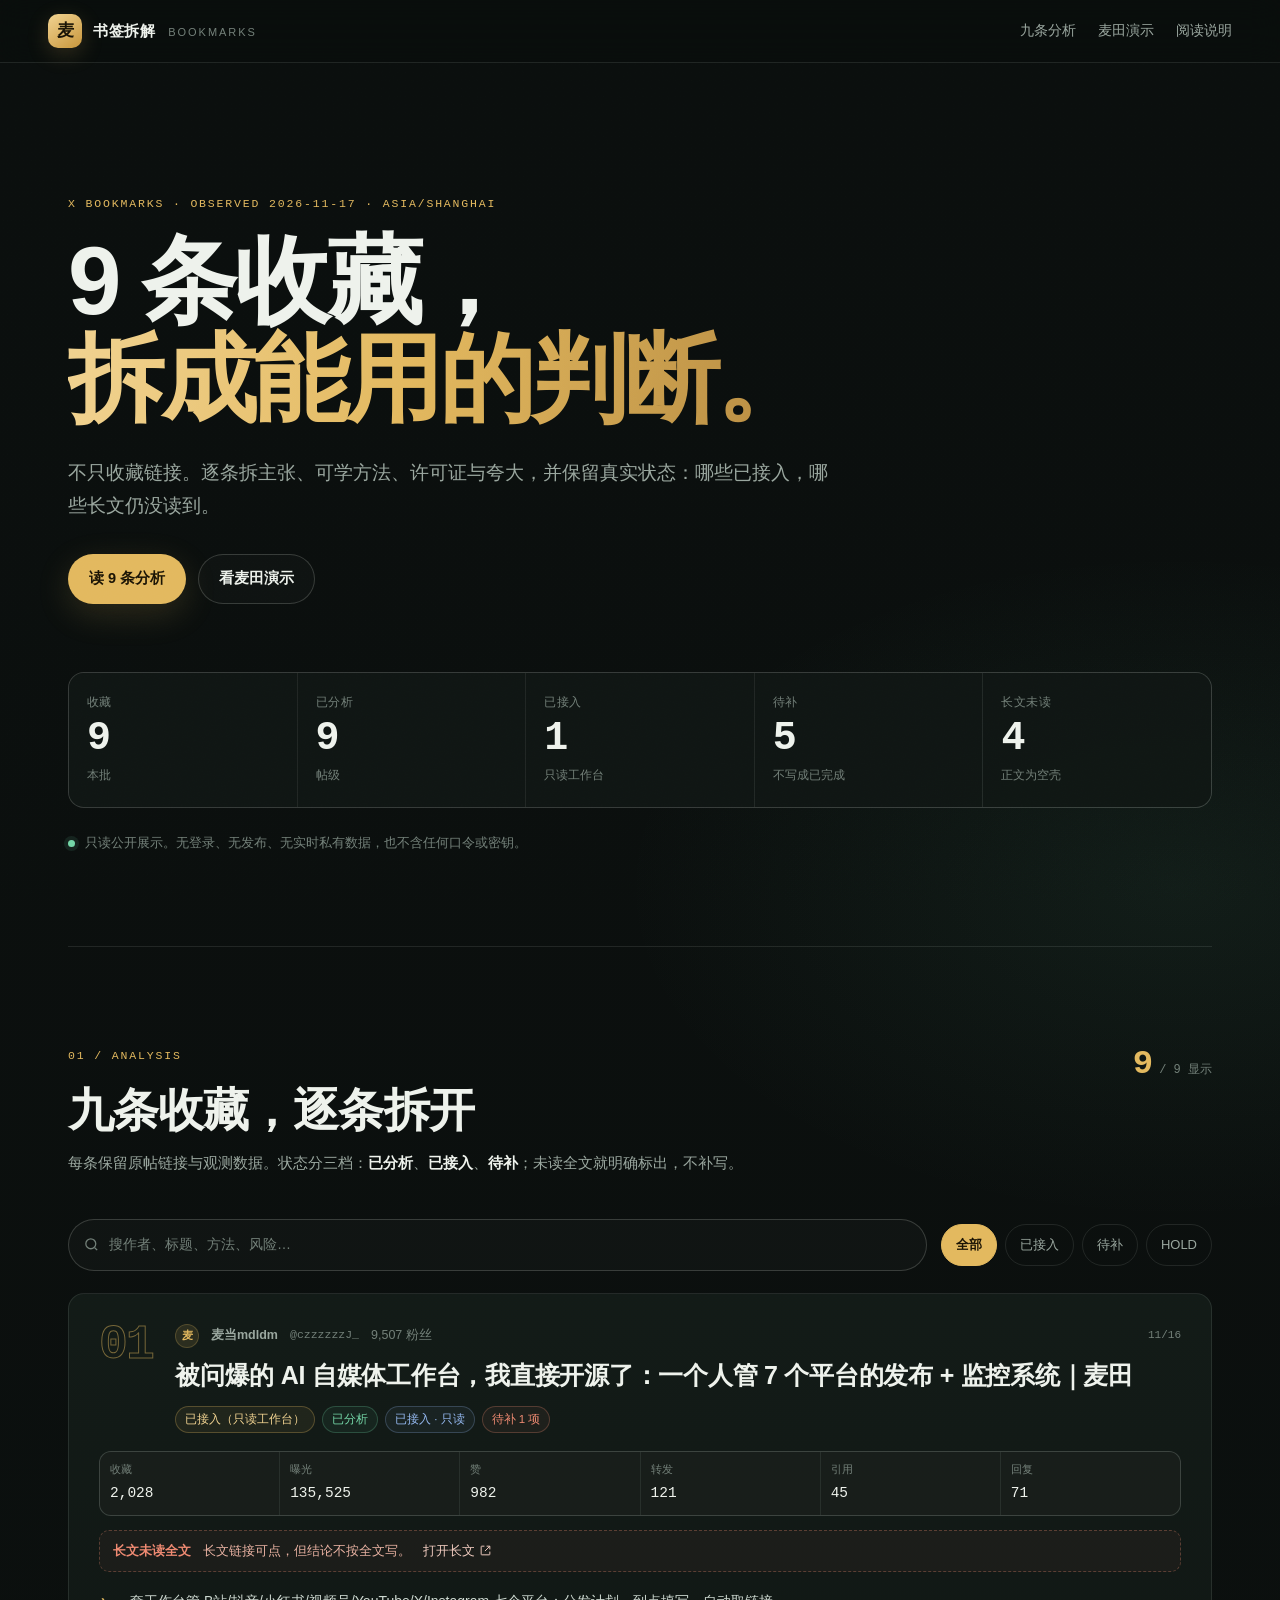
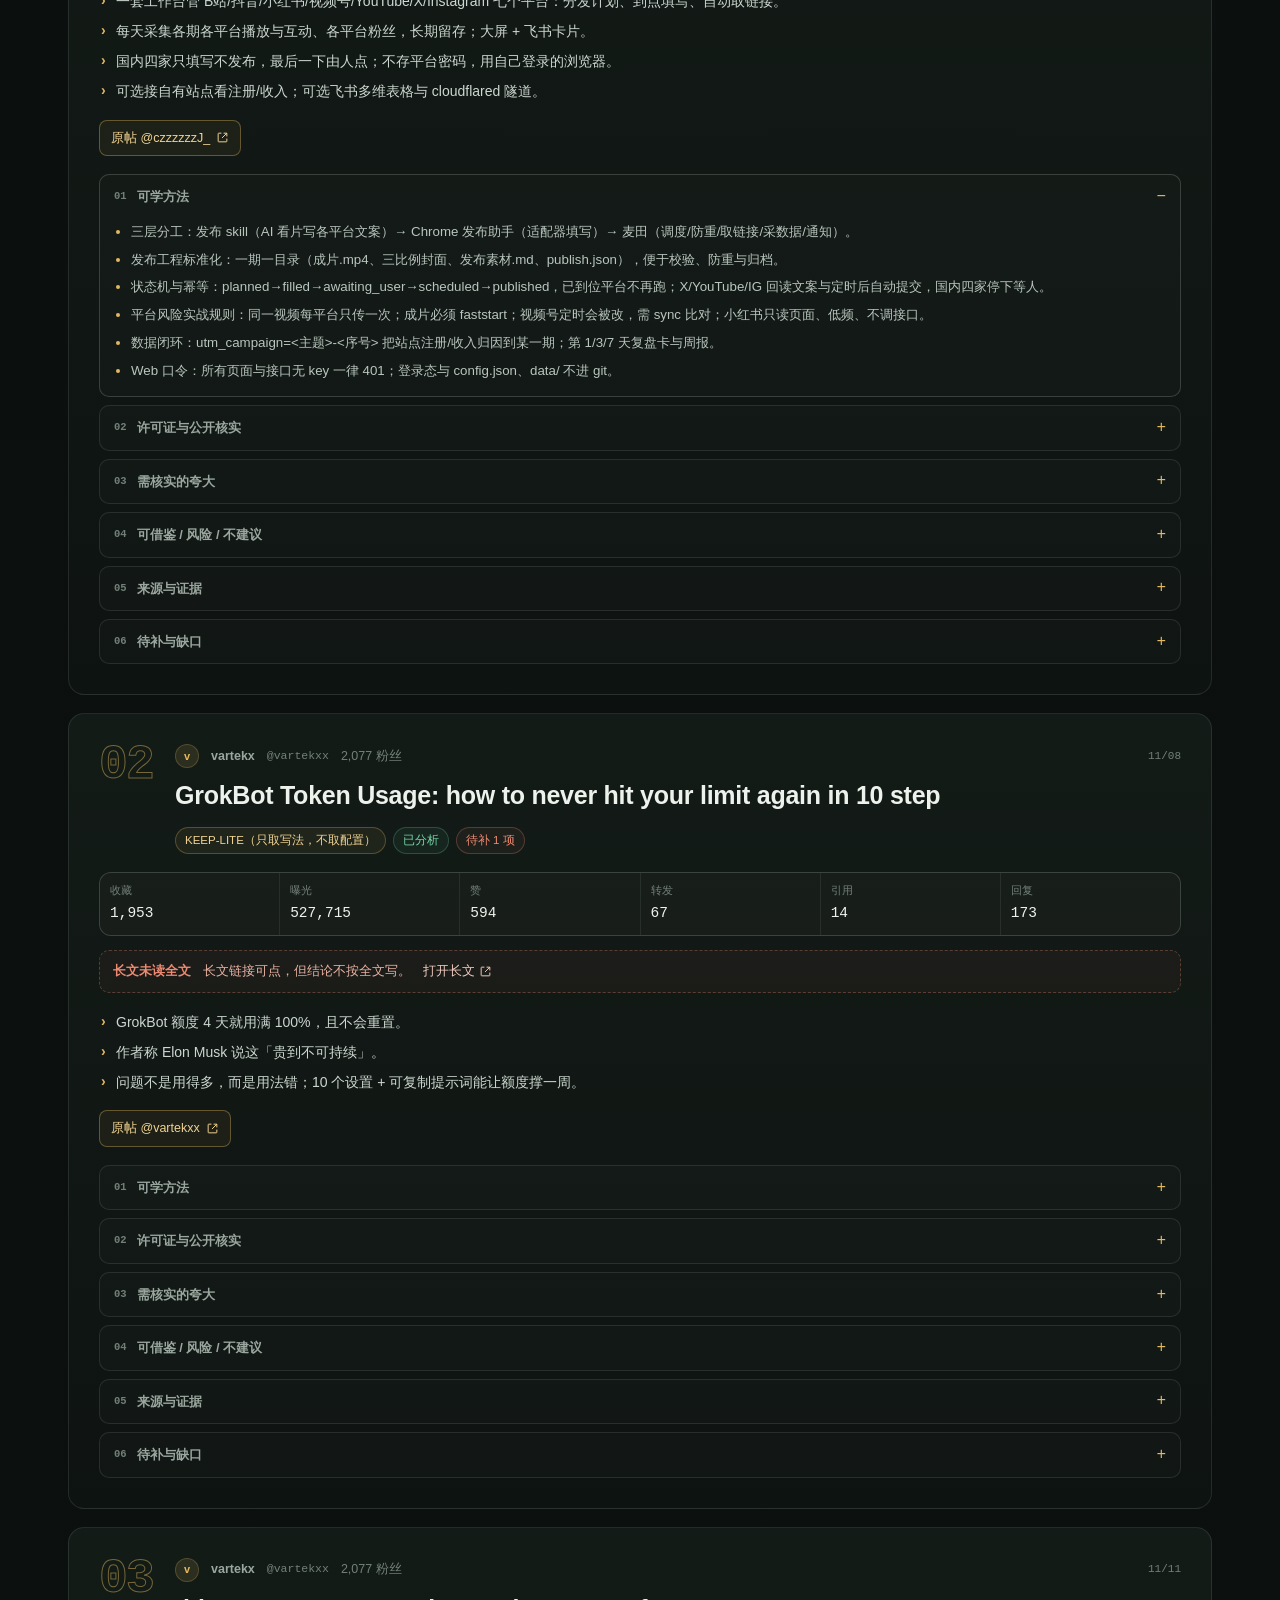
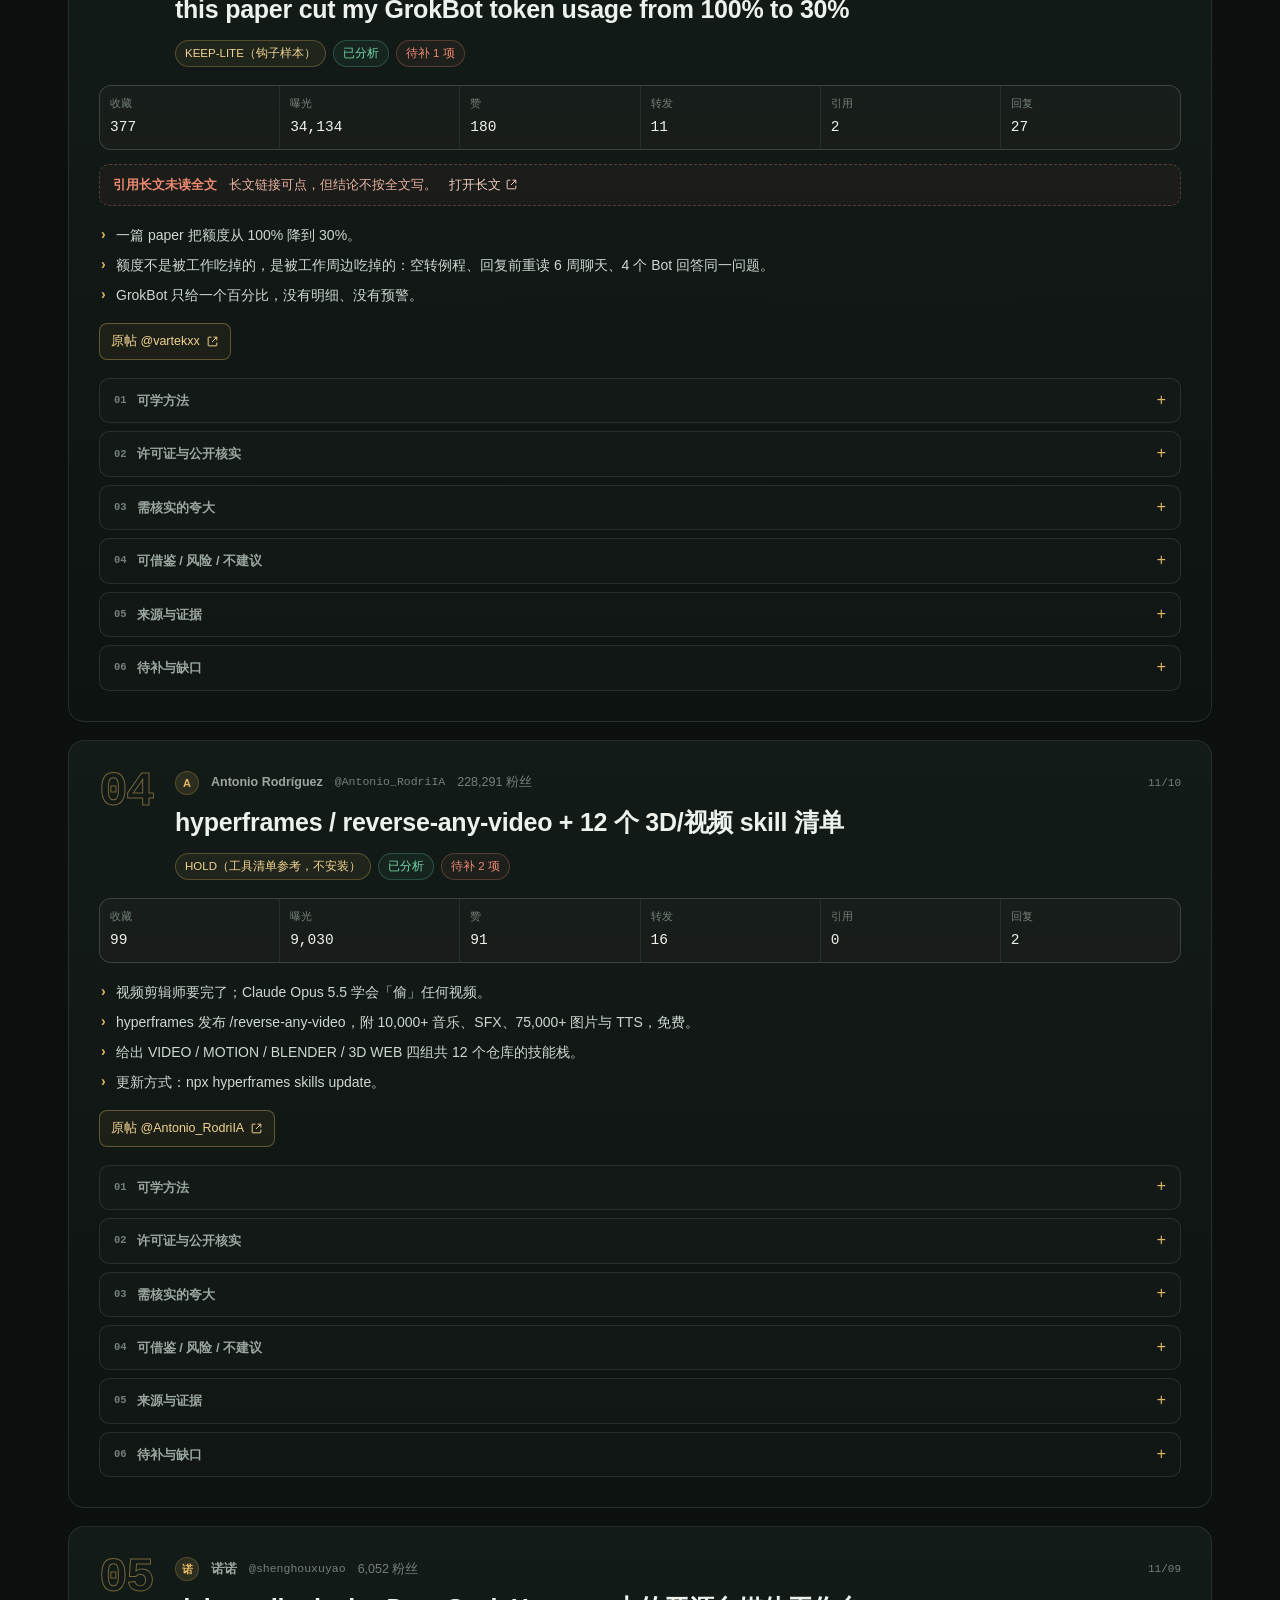
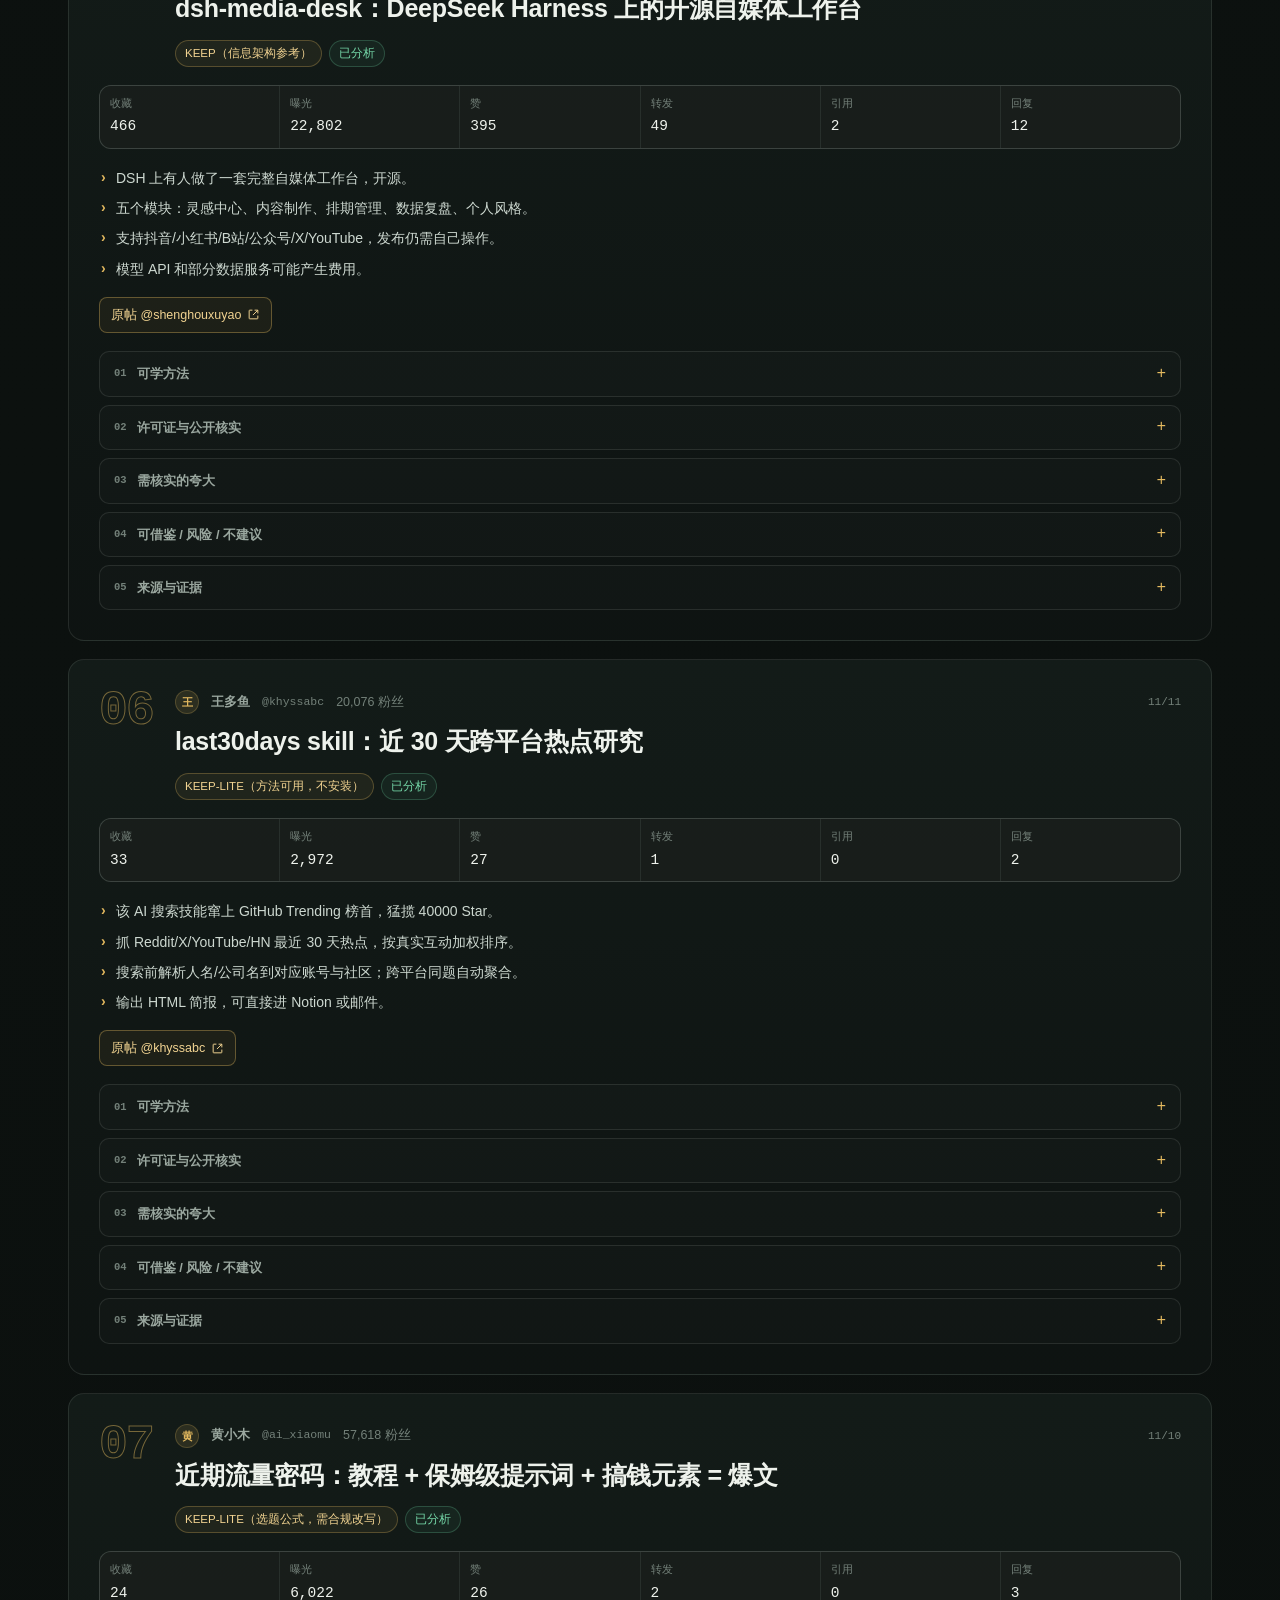
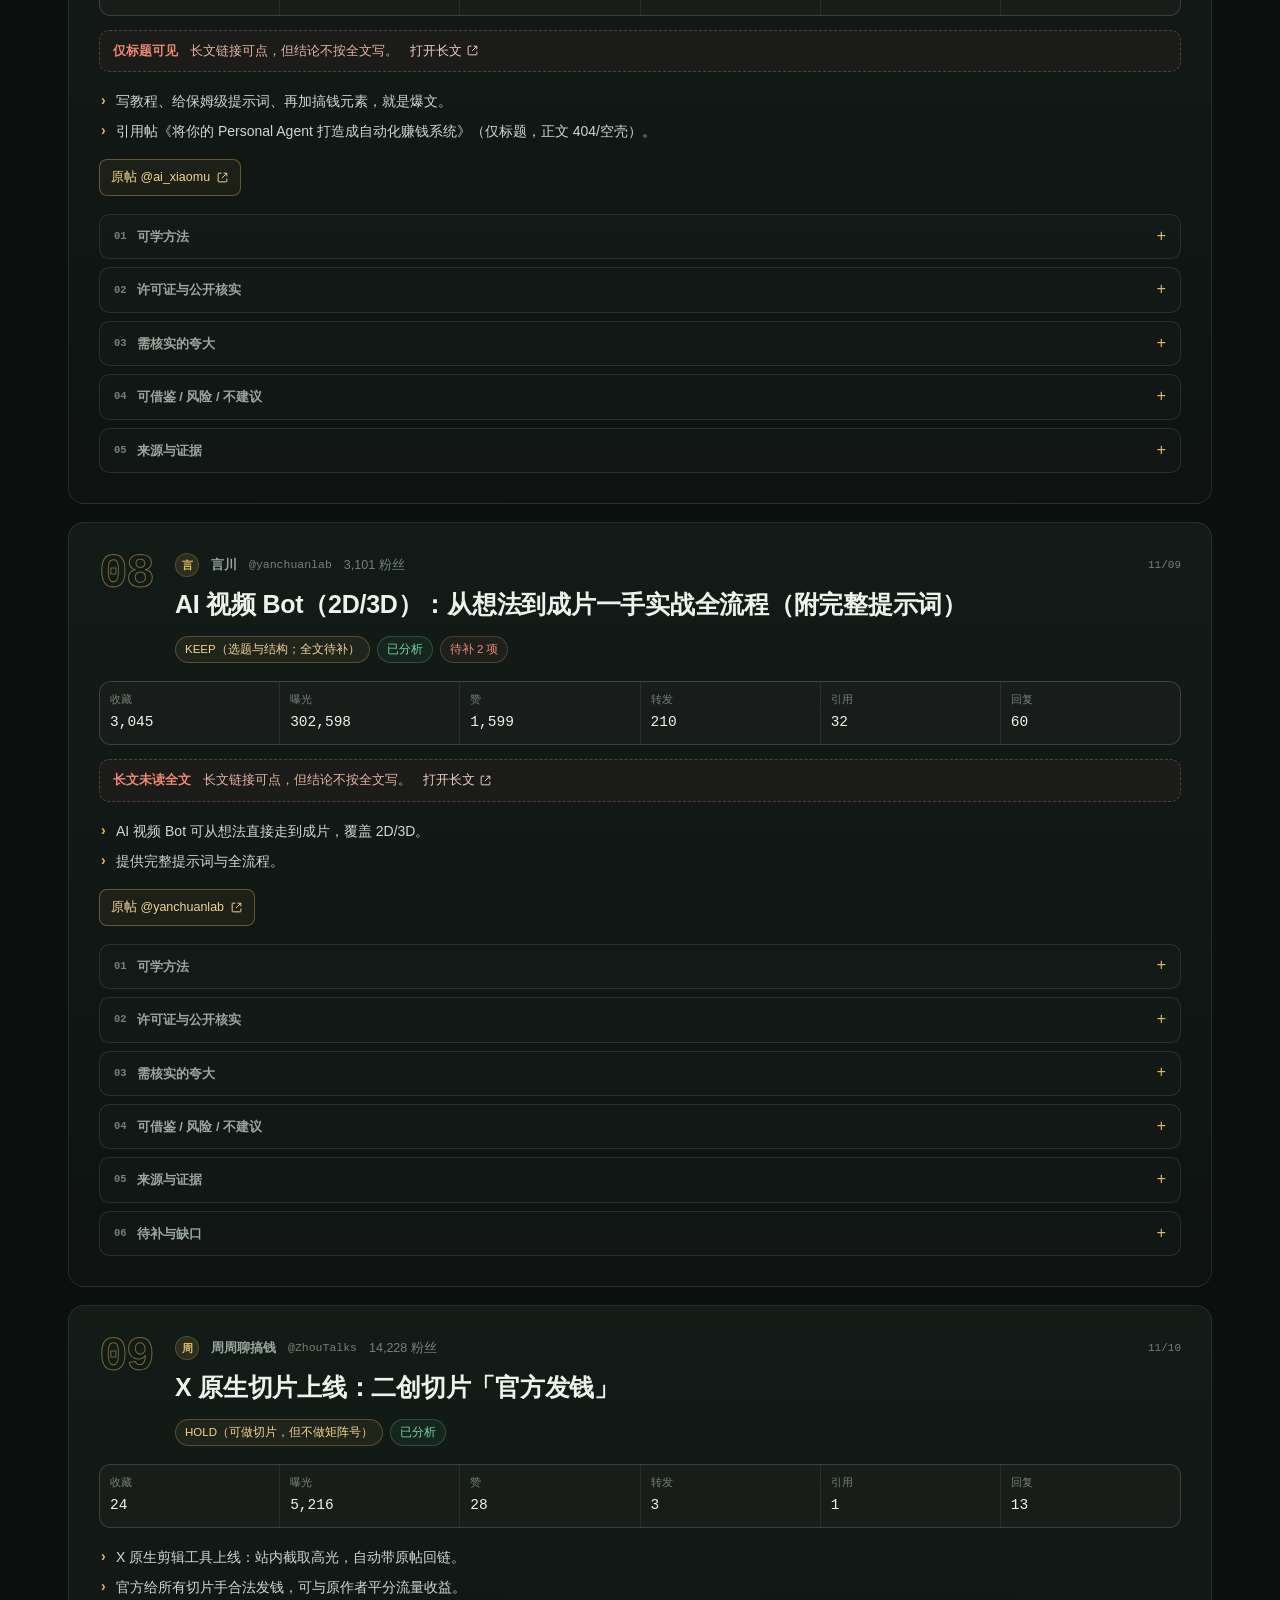
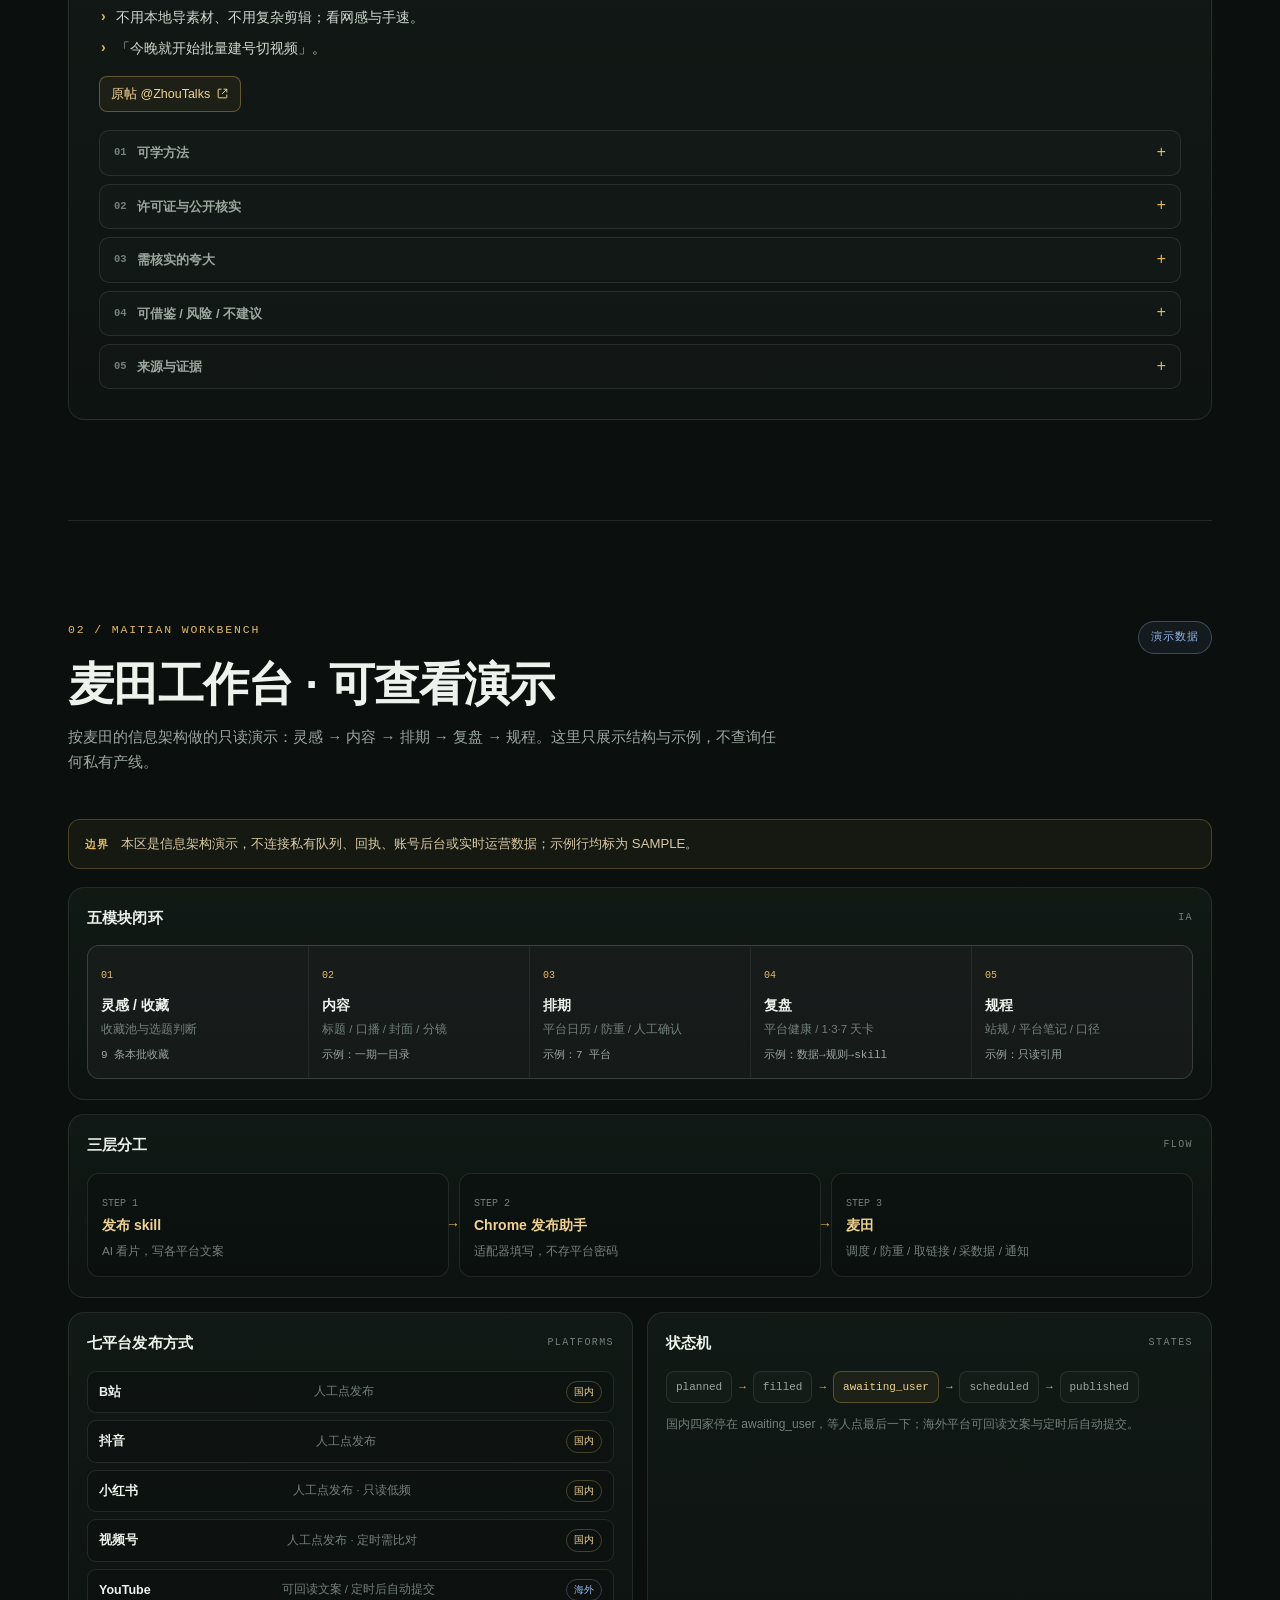
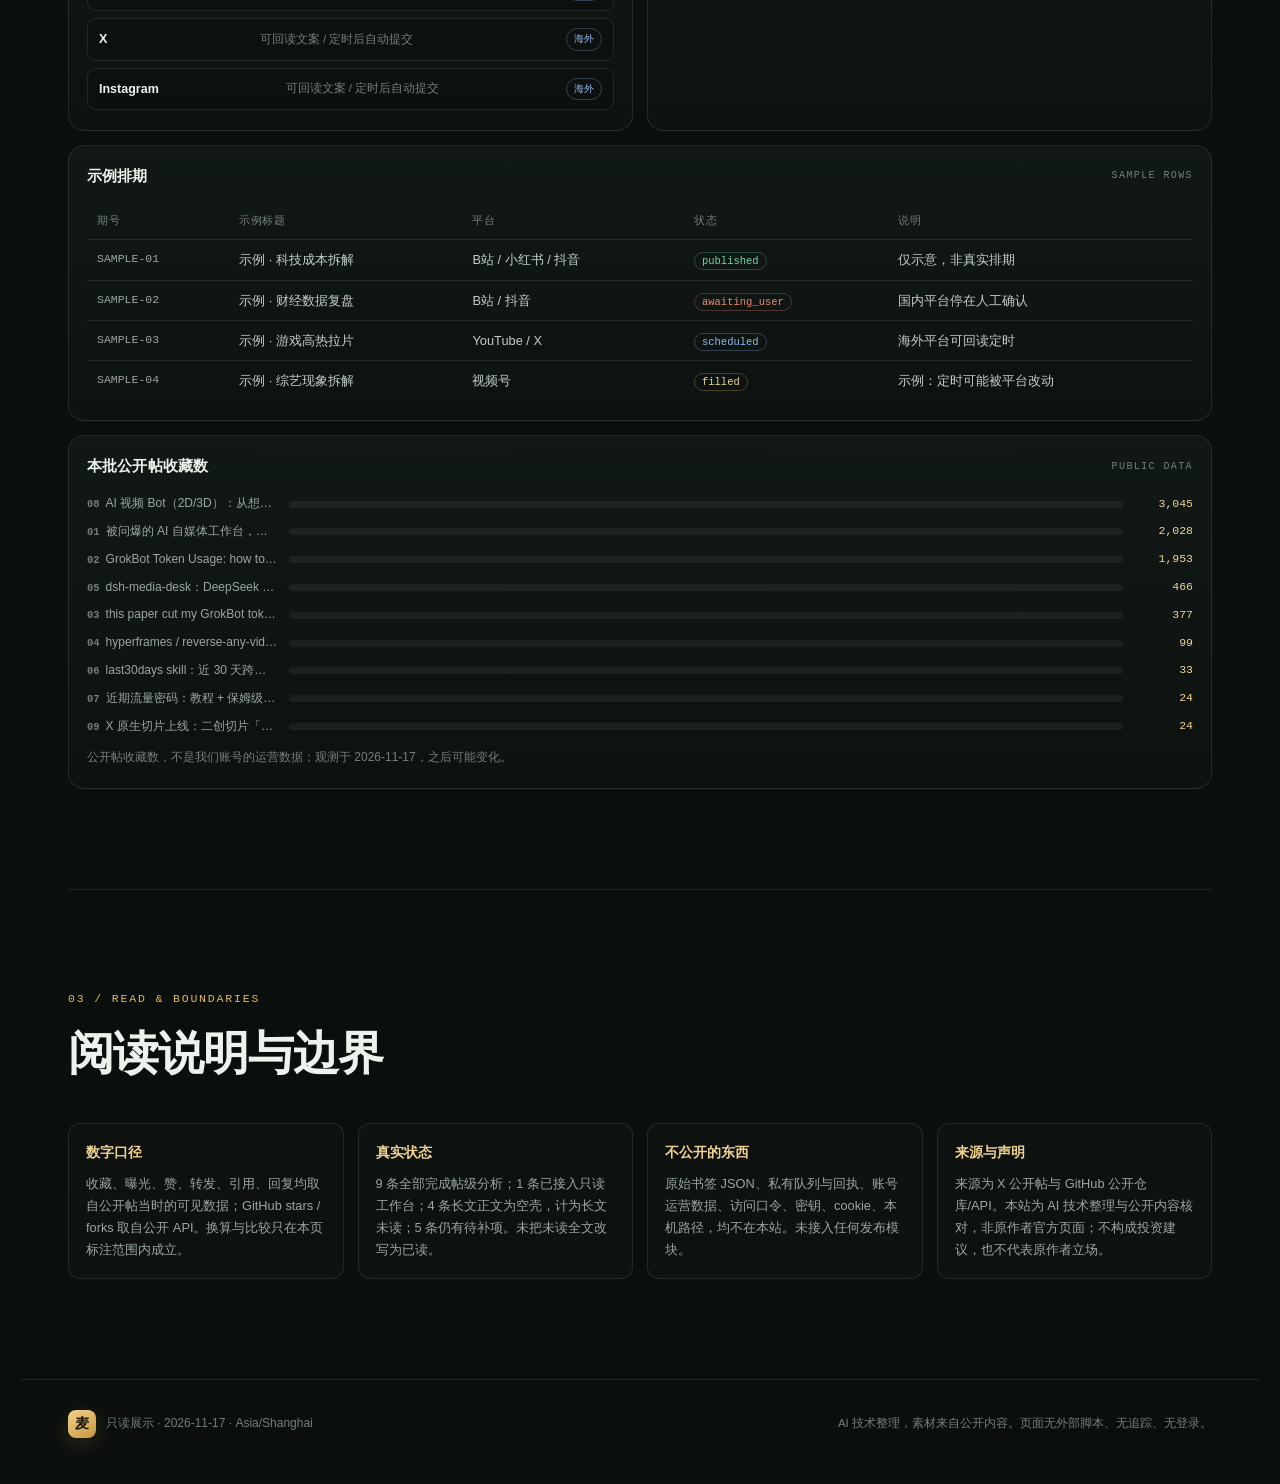
==== index.html @ aa689ba4 "Publish sanitized 9-bookmark analysis and Maitian IA demo" ====
<!doctype html>
<html lang="zh-CN">
<head>
  <meta charset="utf-8">
  <meta name="viewport" content="width=device-width, initial-scale=1">
  <meta name="color-scheme" content="dark">
  <meta name="theme-color" content="#0b0f0e">
  <meta name="description" content="9 条 X 收藏的公开分析：主张、可学方法、许可证核实、夸大校正、真实状态，以及麦田工作台的信息架构演示。只读公开展示，不含私有数据。">
  <title>9 条 X 收藏 · 能用的判断与核实的夸大</title>
  <link rel="icon" href="assets/favicon.svg" type="image/svg+xml">
  <link rel="stylesheet" href="styles.css">
</head>
<body>
  <div class="grain" aria-hidden="true"></div>
  <header class="topbar">
    <a class="brand" href="#top" aria-label="回到顶部">
      <span class="brand-mark" aria-hidden="true">麦</span>
      <span class="brand-text">书签拆解 <em>BOOKMARKS</em></span>
    </a>
    <nav class="nav" aria-label="页面导航">
      <a href="#analysis">九条分析</a>
      <a href="#maitian">麦田演示</a>
      <a href="#notes">阅读说明</a>
    </nav>
  </header>

  <main id="top">
    <section class="hero">
      <p class="eyebrow">X BOOKMARKS · OBSERVED 2026-11-17 · ASIA/SHANGHAI</p>
      <h1>9 条收藏，<br><span>拆成能用的判断。</span></h1>
      <p class="lead">不只收藏链接。逐条拆主张、可学方法、许可证与夸大，并保留真实状态：哪些已接入，哪些长文仍没读到。</p>

      <div class="hero-actions">
        <a class="btn btn-primary" href="#analysis">读 9 条分析</a>
        <a class="btn btn-ghost" href="#maitian">看麦田演示</a>
      </div>

      <dl class="stat-grid" id="statGrid">
        <div><dt>收藏</dt><dd data-stat="total">9</dd><small>本批</small></div>
        <div><dt>已分析</dt><dd data-stat="analyzed">9</dd><small>帖级</small></div>
        <div><dt>已接入</dt><dd data-stat="integrated">1</dd><small>只读工作台</small></div>
        <div><dt>待补</dt><dd data-stat="pending">5</dd><small>不写成已完成</small></div>
        <div><dt>长文未读</dt><dd data-stat="unreadArticles">4</dd><small>正文为空壳</small></div>
      </dl>

      <div class="hero-note">
        <span class="dot"></span>
        只读公开展示。无登录、无发布、无实时私有数据，也不含任何口令或密钥。
      </div>
    </section>

    <section class="section" id="analysis">
      <div class="section-head">
        <div>
          <p class="kicker">01 / ANALYSIS</p>
          <h2>九条收藏，逐条拆开</h2>
          <p class="section-desc">每条保留原帖链接与观测数据。状态分三档：<b>已分析</b>、<b>已接入</b>、<b>待补</b>；未读全文就明确标出，不补写。</p>
        </div>
        <div class="count" aria-live="polite"><strong id="visibleCount">9</strong><span>/ 9 显示</span></div>
      </div>

      <div class="toolbar">
        <label class="search">
          <span class="sr-only">搜索收藏</span>
          <svg viewBox="0 0 24 24" aria-hidden="true"><circle cx="11" cy="11" r="7"></circle><path d="m20 20-3.5-3.5"></path></svg>
          <input id="searchInput" type="search" placeholder="搜作者、标题、方法、风险…" autocomplete="off">
        </label>
        <div class="filters" role="group" aria-label="筛选">
          <button class="chip is-active" data-filter="all" type="button">全部</button>
          <button class="chip" data-filter="integrated" type="button">已接入</button>
          <button class="chip" data-filter="pending" type="button">待补</button>
          <button class="chip" data-filter="hold" type="button">HOLD</button>
        </div>
      </div>

      <div class="cards" id="cards"></div>
      <p class="empty" id="emptyState" hidden>没有匹配的收藏。换个关键词，或点「全部」。</p>
    </section>

    <section class="section" id="maitian">
      <div class="section-head">
        <div>
          <p class="kicker">02 / MAITIAN WORKBENCH</p>
          <h2>麦田工作台 · 可查看演示</h2>
          <p class="section-desc">按麦田的信息架构做的只读演示：灵感 → 内容 → 排期 → 复盘 → 规程。这里只展示结构与示例，不查询任何私有产线。</p>
        </div>
        <span class="demo-badge">演示数据</span>
      </div>

      <div class="notice" role="note">
        <strong>边界</strong>
        本区是信息架构演示，不连接私有队列、回执、账号后台或实时运营数据；示例行均标为 SAMPLE。
      </div>

      <div class="maitian-grid">
        <div class="panel panel-wide">
          <div class="panel-head"><h3>五模块闭环</h3><span>IA</span></div>
          <ol class="modules" id="modules"></ol>
        </div>

        <div class="panel panel-wide">
          <div class="panel-head"><h3>三层分工</h3><span>FLOW</span></div>
          <div class="flow" id="flow"></div>
        </div>

        <div class="panel">
          <div class="panel-head"><h3>七平台发布方式</h3><span>PLATFORMS</span></div>
          <div class="platforms" id="platforms"></div>
        </div>

        <div class="panel">
          <div class="panel-head"><h3>状态机</h3><span>STATES</span></div>
          <div class="states" id="states"></div>
          <p class="panel-note">国内四家停在 awaiting_user，等人点最后一下；海外平台可回读文案与定时后自动提交。</p>
        </div>

        <div class="panel panel-wide">
          <div class="panel-head"><h3>示例排期</h3><span>SAMPLE ROWS</span></div>
          <div class="table-wrap">
            <table class="sample-table">
              <thead><tr><th>期号</th><th>示例标题</th><th>平台</th><th>状态</th><th>说明</th></tr></thead>
              <tbody id="sampleRows"></tbody>
            </table>
          </div>
        </div>

        <div class="panel panel-wide">
          <div class="panel-head"><h3>本批公开帖收藏数</h3><span>PUBLIC DATA</span></div>
          <div class="bars" id="bars"></div>
          <p class="panel-note">公开帖收藏数，不是我们账号的运营数据；观测于 2026-11-17，之后可能变化。</p>
        </div>
      </div>
    </section>

    <section class="section notes" id="notes">
      <div class="section-head">
        <div>
          <p class="kicker">03 / READ &amp; BOUNDARIES</p>
          <h2>阅读说明与边界</h2>
        </div>
      </div>
      <div class="notes-grid">
        <article>
          <h3>数字口径</h3>
          <p>收藏、曝光、赞、转发、引用、回复均取自公开帖当时的可见数据；GitHub stars / forks 取自公开 API。换算与比较只在本页标注范围内成立。</p>
        </article>
        <article>
          <h3>真实状态</h3>
          <p>9 条全部完成帖级分析；1 条已接入只读工作台；4 条长文正文为空壳，计为长文未读；5 条仍有待补项。未把未读全文改写为已读。</p>
        </article>
        <article>
          <h3>不公开的东西</h3>
          <p>原始书签 JSON、私有队列与回执、账号运营数据、访问口令、密钥、cookie、本机路径，均不在本站。未接入任何发布模块。</p>
        </article>
        <article>
          <h3>来源与声明</h3>
          <p>来源为 X 公开帖与 GitHub 公开仓库/API。本站为 AI 技术整理与公开内容核对，非原作者官方页面；不构成投资建议，也不代表原作者立场。</p>
        </article>
      </div>
    </section>
  </main>

  <footer class="footer">
    <div>
      <span class="brand-mark small" aria-hidden="true">麦</span>
      <p>只读展示 · 2026-11-17 · Asia/Shanghai</p>
    </div>
    <p class="footer-note">AI 技术整理，素材来自公开内容。页面无外部脚本、无追踪、无登录。</p>
  </footer>

  <script src="data.js"></script>
  <script src="app.js"></script>
</body>
</html>
---- styles.css ----
:root {
  --bg: #0b0f0e;
  --bg-2: #0f1513;
  --panel: #121916;
  --panel-2: #16201c;
  --line: rgba(235, 242, 234, .10);
  --line-strong: rgba(235, 242, 234, .18);
  --ink: #eef2ec;
  --muted: #9aa79f;
  --muted-2: #738079;
  --wheat: #e3b95f;
  --wheat-2: #f1d391;
  --green: #74d6a7;
  --red: #ef8a72;
  --blue: #94b8ef;
  --violet: #b9a4ea;
  --radius: 16px;
  --max: 1240px;
  --mono: ui-monospace, SFMono-Regular, "SF Mono", Menlo, Consolas, "Liberation Mono", monospace;
  --sans: -apple-system, BlinkMacSystemFont, "Segoe UI", "Noto Sans SC", "PingFang SC", "Hiragino Sans GB", "Microsoft YaHei", sans-serif;
}

* { box-sizing: border-box; }

html { scroll-behavior: smooth; scroll-padding-top: 88px; }

body {
  margin: 0;
  background:
    radial-gradient(1100px 620px at 12% -8%, rgba(227, 185, 95, .12), transparent 60%),
    radial-gradient(900px 540px at 92% 8%, rgba(111, 211, 164, .07), transparent 62%),
    linear-gradient(180deg, #0b0f0e 0%, #0c110f 48%, #0a0e0d 100%);
  color: var(--ink);
  font-family: var(--sans);
  font-size: 16px;
  line-height: 1.65;
  -webkit-font-smoothing: antialiased;
  text-rendering: optimizeLegibility;
}

::selection { background: rgba(227, 185, 95, .28); color: #fff; }

a { color: var(--wheat-2); text-decoration: none; }
a:hover { color: #fff; text-decoration: underline; text-underline-offset: 3px; }

.sr-only {
  position: absolute; width: 1px; height: 1px; padding: 0; margin: -1px;
  overflow: hidden; clip: rect(0 0 0 0); white-space: nowrap; border: 0;
}

.grain {
  position: fixed; inset: 0; z-index: 50; pointer-events: none; opacity: .22;
  background-image: url("data:image/svg+xml,%3Csvg xmlns='http://www.w3.org/2000/svg' width='140' height='140'%3E%3Cfilter id='n'%3E%3CfeTurbulence type='fractalNoise' baseFrequency='.82' numOctaves='2' stitchTiles='stitch'/%3E%3C/filter%3E%3Crect width='100%25' height='100%25' filter='url(%23n)' opacity='.16'/%3E%3C/svg%3E");
  mix-blend-mode: soft-light;
}

.topbar {
  position: sticky; top: 0; z-index: 40;
  display: flex; align-items: center; justify-content: space-between; gap: 24px;
  padding: 14px clamp(18px, 4vw, 48px);
  background: rgba(10, 14, 13, .72);
  border-bottom: 1px solid var(--line);
  backdrop-filter: blur(16px) saturate(140%);
  -webkit-backdrop-filter: blur(16px) saturate(140%);
}

.brand { display: inline-flex; align-items: center; gap: 11px; color: var(--ink); }
.brand:hover { text-decoration: none; color: var(--ink); }

.brand-mark {
  display: grid; place-items: center; width: 34px; height: 34px; border-radius: 10px;
  background: linear-gradient(145deg, var(--wheat-2), #c8963b);
  color: #1a1407; font-weight: 800; font-size: 17px;
  box-shadow: 0 6px 22px rgba(227, 185, 95, .18);
}
.brand-mark.small { width: 28px; height: 28px; border-radius: 8px; font-size: 14px; }

.brand-text { font-weight: 700; letter-spacing: .04em; font-size: 15px; }
.brand-text em { font-style: normal; color: var(--muted-2); font-weight: 500; font-size: 11px; letter-spacing: .18em; margin-left: 8px; }

.nav { display: flex; gap: 22px; font-size: 13.5px; }
.nav a { color: var(--muted); }
.nav a:hover { color: var(--wheat-2); text-decoration: none; }

main { max-width: var(--max); margin: 0 auto; padding: 0 clamp(18px, 4vw, 48px); }

.hero { padding: clamp(64px, 11vw, 132px) 0 clamp(52px, 8vw, 92px); }

.eyebrow, .kicker {
  margin: 0 0 18px; font-family: var(--mono); font-size: 11.5px;
  letter-spacing: .16em; color: var(--wheat); text-transform: uppercase;
}

.hero h1 {
  margin: 0; font-size: clamp(42px, 7.6vw, 96px); line-height: 1.02;
  letter-spacing: -.035em; font-weight: 800;
}
.hero h1 span {
  background: linear-gradient(100deg, var(--wheat-2) 0%, var(--wheat) 46%, #b78b41 100%);
  -webkit-background-clip: text; background-clip: text; color: transparent;
}

.lead {
  max-width: 760px; margin: 28px 0 0; color: var(--muted);
  font-size: clamp(16px, 1.6vw, 19px); line-height: 1.75;
}

.hero-actions { display: flex; flex-wrap: wrap; gap: 12px; margin-top: 32px; }

.btn {
  display: inline-flex; align-items: center; justify-content: center; gap: 8px;
  padding: 12px 20px; border-radius: 999px; font-size: 14.5px; font-weight: 650;
  border: 1px solid transparent; transition: transform .18s ease, background .18s ease, border-color .18s ease;
}
.btn:hover { text-decoration: none; transform: translateY(-1px); }
.btn-primary { background: var(--wheat); color: #1b1405; box-shadow: 0 10px 34px rgba(227, 185, 95, .16); }
.btn-primary:hover { background: var(--wheat-2); color: #1b1405; }
.btn-ghost { border-color: var(--line-strong); color: var(--ink); background: rgba(255,255,255,.02); }
.btn-ghost:hover { border-color: var(--wheat); color: var(--wheat-2); }

.stat-grid {
  display: grid; grid-template-columns: repeat(5, 1fr); gap: 1px; margin: clamp(44px, 6vw, 68px) 0 0;
  background: var(--line); border: 1px solid var(--line); border-radius: var(--radius); overflow: hidden;
}
.stat-grid > div { background: rgba(15, 21, 19, .92); padding: 20px 18px; }
.stat-grid dt { color: var(--muted-2); font-size: 12px; letter-spacing: .04em; }
.stat-grid dd {
  margin: 6px 0 2px; font-family: var(--mono); font-size: clamp(28px, 3.2vw, 40px);
  line-height: 1; font-weight: 700; color: var(--ink);
}
.stat-grid small { color: var(--muted-2); font-size: 11.5px; }

.hero-note {
  display: flex; align-items: center; gap: 10px; margin-top: 24px;
  color: var(--muted-2); font-size: 13px;
}
.dot { width: 7px; height: 7px; border-radius: 50%; background: var(--green); box-shadow: 0 0 0 4px rgba(111, 211, 164, .10); }

.section { padding: clamp(56px, 8vw, 100px) 0; border-top: 1px solid var(--line); }

.section-head {
  display: flex; align-items: flex-start; justify-content: space-between; gap: 32px;
  margin-bottom: clamp(28px, 4vw, 44px);
}
.section-head h2 { margin: 0; font-size: clamp(28px, 3.6vw, 46px); line-height: 1.15; letter-spacing: -.02em; }
.section-desc { max-width: 720px; margin: 14px 0 0; color: var(--muted); font-size: 15px; }
.section-desc b { color: var(--ink); font-weight: 600; }

.count { flex: 0 0 auto; display: flex; align-items: baseline; gap: 6px; font-family: var(--mono); }
.count strong { font-size: 34px; color: var(--wheat); line-height: 1; }
.count span { color: var(--muted-2); font-size: 12px; }

.toolbar {
  display: flex; flex-wrap: wrap; align-items: center; justify-content: space-between;
  gap: 14px; margin-bottom: 22px;
}
.search {
  display: flex; align-items: center; gap: 9px; min-width: min(100%, 360px); flex: 1 1 300px;
  padding: 0 14px; border: 1px solid var(--line-strong); border-radius: 999px;
  background: rgba(255,255,255,.025); transition: border-color .18s ease;
}
.search:focus-within { border-color: var(--wheat); }
.search svg { width: 17px; height: 17px; fill: none; stroke: var(--muted-2); stroke-width: 1.8; flex: 0 0 auto; }
.search input {
  width: 100%; border: 0; outline: 0; background: transparent; color: var(--ink);
  padding: 13px 0; font: inherit; font-size: 14px;
}
.search input::placeholder { color: var(--muted-2); }

.filters { display: flex; flex-wrap: wrap; gap: 8px; }
.chip {
  padding: 9px 14px; border-radius: 999px; border: 1px solid var(--line);
  background: transparent; color: var(--muted); font: inherit; font-size: 13px;
  cursor: pointer; transition: all .16s ease;
}
.chip:hover { color: var(--ink); border-color: var(--line-strong); }
.chip.is-active { background: var(--wheat); color: #1b1405; border-color: var(--wheat); font-weight: 650; }

.cards { display: grid; gap: 18px; }

.card {
  position: relative; border: 1px solid var(--line); border-radius: var(--radius);
  background: linear-gradient(180deg, rgba(22, 32, 28, .72), rgba(15, 21, 19, .72));
  padding: clamp(20px, 3vw, 30px); overflow: hidden;
  transition: border-color .2s ease, transform .2s ease;
}
.card::before {
  content: ""; position: absolute; inset: 0 auto 0 0; width: 2px;
  background: linear-gradient(180deg, transparent, rgba(227,185,95,.55), transparent);
  opacity: 0; transition: opacity .2s ease;
}
.card:hover { border-color: var(--line-strong); transform: translateY(-1px); }
.card:hover::before { opacity: 1; }

.card-top { display: flex; align-items: flex-start; gap: 18px; }
.rank {
  flex: 0 0 auto; font-family: var(--mono); font-size: clamp(34px, 4vw, 48px); font-weight: 700;
  line-height: .9; color: transparent; -webkit-text-stroke: 1px rgba(227, 185, 95, .48);
  letter-spacing: -.04em; min-width: 58px;
}
.card-top-main { min-width: 0; flex: 1; }

.byline { display: flex; flex-wrap: wrap; align-items: center; gap: 8px 12px; color: var(--muted-2); font-size: 12.5px; }
.avatar {
  display: grid; place-items: center; width: 24px; height: 24px; border-radius: 50%;
  background: rgba(227,185,95,.12); color: var(--wheat); font-size: 11px; font-weight: 700;
  border: 1px solid rgba(227,185,95,.22);
}
.byline b { color: var(--muted); font-weight: 600; }
.byline .handle { font-family: var(--mono); font-size: 11.5px; }
.byline .date { margin-left: auto; font-family: var(--mono); font-size: 11px; }

.card-title {
  margin: 10px 0 0; font-size: clamp(19px, 2vw, 25px); line-height: 1.38;
  letter-spacing: -.01em; font-weight: 700; overflow-wrap: anywhere;
}

.badges { display: flex; flex-wrap: wrap; gap: 7px; margin-top: 14px; }
.badge {
  display: inline-flex; align-items: center; gap: 5px; padding: 4px 9px; border-radius: 999px;
  font-size: 11.5px; line-height: 1.5; border: 1px solid var(--line); color: var(--muted);
  background: rgba(255,255,255,.02); white-space: nowrap;
}
.badge.decision { color: var(--wheat-2); border-color: rgba(227,185,95,.28); background: rgba(227,185,95,.07); }
.badge.ok { color: var(--green); border-color: rgba(111,211,164,.24); background: rgba(111,211,164,.06); }
.badge.warn { color: var(--red); border-color: rgba(239,138,114,.26); background: rgba(239,138,114,.06); }
.badge.info { color: var(--blue); border-color: rgba(148,184,239,.24); background: rgba(148,184,239,.06); }

.metrics {
  display: grid; grid-template-columns: repeat(6, minmax(0, 1fr)); gap: 1px;
  margin: 18px 0 0; background: var(--line); border: 1px solid var(--line);
  border-radius: 12px; overflow: hidden;
}
.metrics div { background: rgba(11, 15, 14, .55); padding: 9px 10px; }
.metrics dt { color: var(--muted-2); font-size: 10.5px; letter-spacing: .03em; }
.metrics dd { margin: 3px 0 0; font-family: var(--mono); font-size: 14.5px; color: var(--ink); }

.article-flag {
  display: flex; flex-wrap: wrap; align-items: center; gap: 8px 12px; margin-top: 14px;
  padding: 10px 13px; border-radius: 10px; border: 1px dashed rgba(239,138,114,.3);
  background: rgba(239,138,114,.045); font-size: 12.5px; color: #e9b2a2;
}
.article-flag b { color: var(--red); font-weight: 650; }
.article-flag a { color: #f0cbbf; display: inline-flex; align-items: center; gap: 4px; }
.article-flag svg { width: 13px; height: 13px; fill: none; stroke: currentColor; stroke-width: 1.8; }

.claims { margin: 18px 0 0; padding: 0; list-style: none; display: grid; gap: 7px; }
.claims li { position: relative; padding-left: 17px; color: #cdd8d0; font-size: 14px; overflow-wrap: anywhere; }
.claims li::before { content: "›"; position: absolute; left: 2px; top: -1px; color: var(--wheat); font-weight: 700; }

.link-row { display: flex; flex-wrap: wrap; gap: 8px; margin-top: 16px; }
.link-btn {
  display: inline-flex; align-items: center; gap: 6px; padding: 7px 11px;
  border: 1px solid var(--line-strong); border-radius: 8px; font-size: 12.5px;
  color: var(--muted); background: rgba(255,255,255,.02);
}
.link-btn:hover { color: var(--wheat-2); border-color: rgba(227,185,95,.4); text-decoration: none; }
.link-btn.primary { color: var(--wheat-2); border-color: rgba(227,185,95,.36); background: rgba(227,185,95,.06); }
.link-btn svg { width: 13px; height: 13px; fill: none; stroke: currentColor; stroke-width: 1.8; }

.details { margin-top: 18px; display: grid; gap: 8px; }
details.block {
  border: 1px solid var(--line); border-radius: 10px; background: rgba(255,255,255,.015);
  overflow: hidden;
}
details.block[open] { border-color: var(--line-strong); }
details.block summary {
  display: flex; align-items: center; gap: 10px; padding: 11px 14px;
  cursor: pointer; list-style: none; font-size: 13px; font-weight: 600; color: var(--muted);
  user-select: none;
}
details.block summary::-webkit-details-marker { display: none; }
details.block summary::after {
  content: "+"; margin-left: auto; font-family: var(--mono); color: var(--wheat);
  font-size: 16px; line-height: 1; font-weight: 400;
}
details.block[open] summary::after { content: "−"; }
details.block summary:hover { color: var(--ink); }
details.block summary .n { font-family: var(--mono); font-size: 10.5px; color: var(--muted-2); }
.detail-body { padding: 2px 14px 14px; }
.detail-body ul { margin: 0; padding-left: 17px; display: grid; gap: 6px; }
.detail-body li { color: #b9c6be; font-size: 13.3px; overflow-wrap: anywhere; }
.detail-body li::marker { color: var(--wheat); }
.detail-body p { margin: 0 0 8px; color: #b9c6be; font-size: 13.3px; overflow-wrap: anywhere; }
.detail-body a { overflow-wrap: anywhere; font-size: 12.6px; }
.detail-body .checks { display: grid; gap: 6px; }

.empty { margin: 30px 0; color: var(--muted-2); text-align: center; }

.demo-badge {
  flex: 0 0 auto; padding: 6px 12px; border-radius: 999px;
  border: 1px solid rgba(148,184,239,.3); color: var(--blue);
  background: rgba(148,184,239,.07); font-family: var(--mono); font-size: 11px; letter-spacing: .08em;
}

.notice {
  display: flex; flex-wrap: wrap; gap: 8px 12px; align-items: baseline;
  padding: 13px 16px; border-radius: 12px;
  border: 1px solid rgba(227,185,95,.25); background: rgba(227,185,95,.05);
  color: #d8c9a5; font-size: 13.2px;
}
.notice strong { color: var(--wheat); font-family: var(--mono); font-size: 11px; letter-spacing: .1em; }

.maitian-grid {
  display: grid; grid-template-columns: repeat(2, minmax(0, 1fr));
  gap: 14px; margin-top: 18px;
}
.panel {
  border: 1px solid var(--line); border-radius: var(--radius);
  background: linear-gradient(180deg, rgba(20, 29, 25, .72), rgba(14, 20, 18, .72));
  padding: 18px 18px 20px; min-width: 0;
}
.panel-wide { grid-column: 1 / -1; }
.panel-head { display: flex; align-items: center; justify-content: space-between; gap: 16px; margin-bottom: 15px; }
.panel-head h3 { margin: 0; font-size: 15px; letter-spacing: .01em; }
.panel-head span { font-family: var(--mono); font-size: 10px; letter-spacing: .14em; color: var(--muted-2); }

.modules { display: grid; grid-template-columns: repeat(5, 1fr); gap: 1px; margin: 0; padding: 0; list-style: none; background: var(--line); border: 1px solid var(--line); border-radius: 12px; overflow: hidden; }
.modules li { background: rgba(11, 15, 14, .52); padding: 14px 13px; position: relative; }
.modules .idx { font-family: var(--mono); font-size: 10px; color: var(--wheat); }
.modules b { display: block; margin: 7px 0 4px; font-size: 14px; }
.modules small { display: block; color: var(--muted-2); font-size: 11.5px; line-height: 1.5; }
.modules em { display: block; margin-top: 8px; font-style: normal; font-size: 11px; color: var(--muted); font-family: var(--mono); }

.flow { display: grid; grid-template-columns: repeat(3, 1fr); gap: 10px; }
.flow-step { position: relative; padding: 14px; border: 1px solid var(--line); border-radius: 12px; background: rgba(11,15,14,.45); }
.flow-step b { display: block; font-size: 14px; color: var(--wheat-2); }
.flow-step small { display: block; margin-top: 5px; color: var(--muted-2); font-size: 11.8px; }
.flow-step .num { font-family: var(--mono); font-size: 10px; color: var(--muted-2); }
.flow-step:not(:last-child)::after {
  content: "→"; position: absolute; right: -12px; top: 50%; transform: translateY(-50%);
  color: var(--wheat); font-size: 14px; z-index: 1;
}

.platforms { display: grid; gap: 7px; }
.platform {
  display: flex; align-items: center; justify-content: space-between; gap: 12px;
  padding: 9px 11px; border: 1px solid var(--line); border-radius: 9px;
  background: rgba(11,15,14,.38); font-size: 12.5px;
}
.platform b { font-weight: 600; }
.platform span { color: var(--muted-2); font-size: 11.5px; text-align: right; }
.platform .tag { flex: 0 0 auto; padding: 2px 7px; border-radius: 999px; font-size: 10px; border: 1px solid var(--line); color: var(--muted-2); }
.platform .tag.cn { color: var(--wheat-2); border-color: rgba(227,185,95,.28); }
.platform .tag.en { color: var(--blue); border-color: rgba(148,184,239,.28); }

.states { display: flex; flex-wrap: wrap; gap: 6px; align-items: center; }
.state {
  padding: 6px 9px; border-radius: 8px; font-family: var(--mono); font-size: 11px;
  border: 1px solid var(--line); color: var(--muted); background: rgba(255,255,255,.02);
}
.state.arrow { border: 0; background: none; padding: 0 1px; color: var(--wheat); }
.state.hot { color: var(--wheat-2); border-color: rgba(227,185,95,.3); background: rgba(227,185,95,.06); }
.panel-note { margin: 12px 0 0; color: var(--muted-2); font-size: 12px; line-height: 1.6; }

.table-wrap { overflow-x: auto; }
.sample-table { width: 100%; border-collapse: collapse; font-size: 12.8px; min-width: 620px; }
.sample-table th, .sample-table td { padding: 9px 10px; text-align: left; border-bottom: 1px solid var(--line); white-space: nowrap; }
.sample-table th { color: var(--muted-2); font-weight: 500; font-family: var(--mono); font-size: 10.5px; letter-spacing: .06em; }
.sample-table td { color: #c3cfc7; }
.sample-table tbody tr:last-child td { border-bottom: 0; }
.sample-table .mono { font-family: var(--mono); font-size: 11.5px; color: var(--muted); }
.sample-table .st { font-family: var(--mono); font-size: 10.5px; padding: 2px 7px; border-radius: 999px; border: 1px solid var(--line); }
.sample-table .st.published { color: var(--green); border-color: rgba(111,211,164,.28); }
.sample-table .st.awaiting_user { color: var(--red); border-color: rgba(239,138,114,.28); }
.sample-table .st.scheduled { color: var(--blue); border-color: rgba(148,184,239,.28); }
.sample-table .st.filled { color: var(--wheat-2); border-color: rgba(227,185,95,.28); }

.bars { display: grid; gap: 8px; }
.bar-row { display: grid; grid-template-columns: minmax(90px, 190px) 1fr 58px; align-items: center; gap: 12px; font-size: 12px; }
.bar-label { color: var(--muted); overflow: hidden; text-overflow: ellipsis; white-space: nowrap; }
.bar-label b { color: var(--muted-2); font-family: var(--mono); font-size: 10.5px; margin-right: 6px; }
.bar-track { height: 7px; border-radius: 999px; background: rgba(255,255,255,.055); overflow: hidden; }
.bar-fill { height: 100%; width: 0; border-radius: inherit; background: linear-gradient(90deg, #a97f32, var(--wheat), var(--wheat-2)); transition: width .8s cubic-bezier(.2,.7,.2,1); }
.bar-value { font-family: var(--mono); font-size: 11.5px; color: var(--wheat-2); text-align: right; }

.notes-grid { display: grid; grid-template-columns: repeat(4, 1fr); gap: 14px; }
.notes-grid article { border: 1px solid var(--line); border-radius: 12px; padding: 17px; background: rgba(255,255,255,.016); }
.notes-grid h3 { margin: 0 0 8px; font-size: 14px; color: var(--wheat-2); }
.notes-grid p { margin: 0; color: var(--muted); font-size: 12.8px; line-height: 1.72; }

.footer {
  max-width: var(--max); margin: 0 auto; padding: 30px clamp(18px, 4vw, 48px) 46px;
  border-top: 1px solid var(--line); display: flex; flex-wrap: wrap; align-items: center;
  justify-content: space-between; gap: 16px; color: var(--muted-2); font-size: 12px;
}
.footer > div { display: flex; align-items: center; gap: 10px; }
.footer p { margin: 0; }
.footer-note { font-size: 11.5px; }

.reveal { opacity: 1; transform: none; }

@media (max-width: 980px) {
  .stat-grid { grid-template-columns: repeat(3, 1fr); }
  .notes-grid { grid-template-columns: repeat(2, 1fr); }
  .modules { grid-template-columns: repeat(2, 1fr); }
  .modules li:last-child { grid-column: 1 / -1; }
  .maitian-grid { grid-template-columns: 1fr; }
  .panel-wide { grid-column: auto; }
}

@media (max-width: 720px) {
  html { scroll-padding-top: 74px; }
  .topbar { padding: 12px 16px; }
  .brand-text em { display: none; }
  .nav { gap: 13px; font-size: 12.5px; }
  .hero { padding-top: 56px; }
  .stat-grid { grid-template-columns: repeat(2, 1fr); }
  .stat-grid > div:last-child { grid-column: 1 / -1; }
  .metrics { grid-template-columns: repeat(3, 1fr); }
  .card-top { gap: 12px; }
  .rank { min-width: 44px; font-size: 34px; }
  .byline .date { margin-left: 0; width: 100%; }
  .flow { grid-template-columns: 1fr; }
  .flow-step:not(:last-child)::after { content: "↓"; right: auto; left: 50%; top: auto; bottom: -13px; transform: translateX(-50%); }
  .notes-grid { grid-template-columns: 1fr; }
  .bar-row { grid-template-columns: 1fr 48px; }
  .bar-label { grid-column: 1 / -1; white-space: normal; }
  .section-head { flex-direction: column; gap: 14px; }
  .count { align-self: flex-start; }
  .footer { flex-direction: column; align-items: flex-start; }
}

@media (prefers-reduced-motion: reduce) {
  html { scroll-behavior: auto; }
  *, *::before, *::after { animation-duration: .001ms !important; transition-duration: .001ms !important; }
}
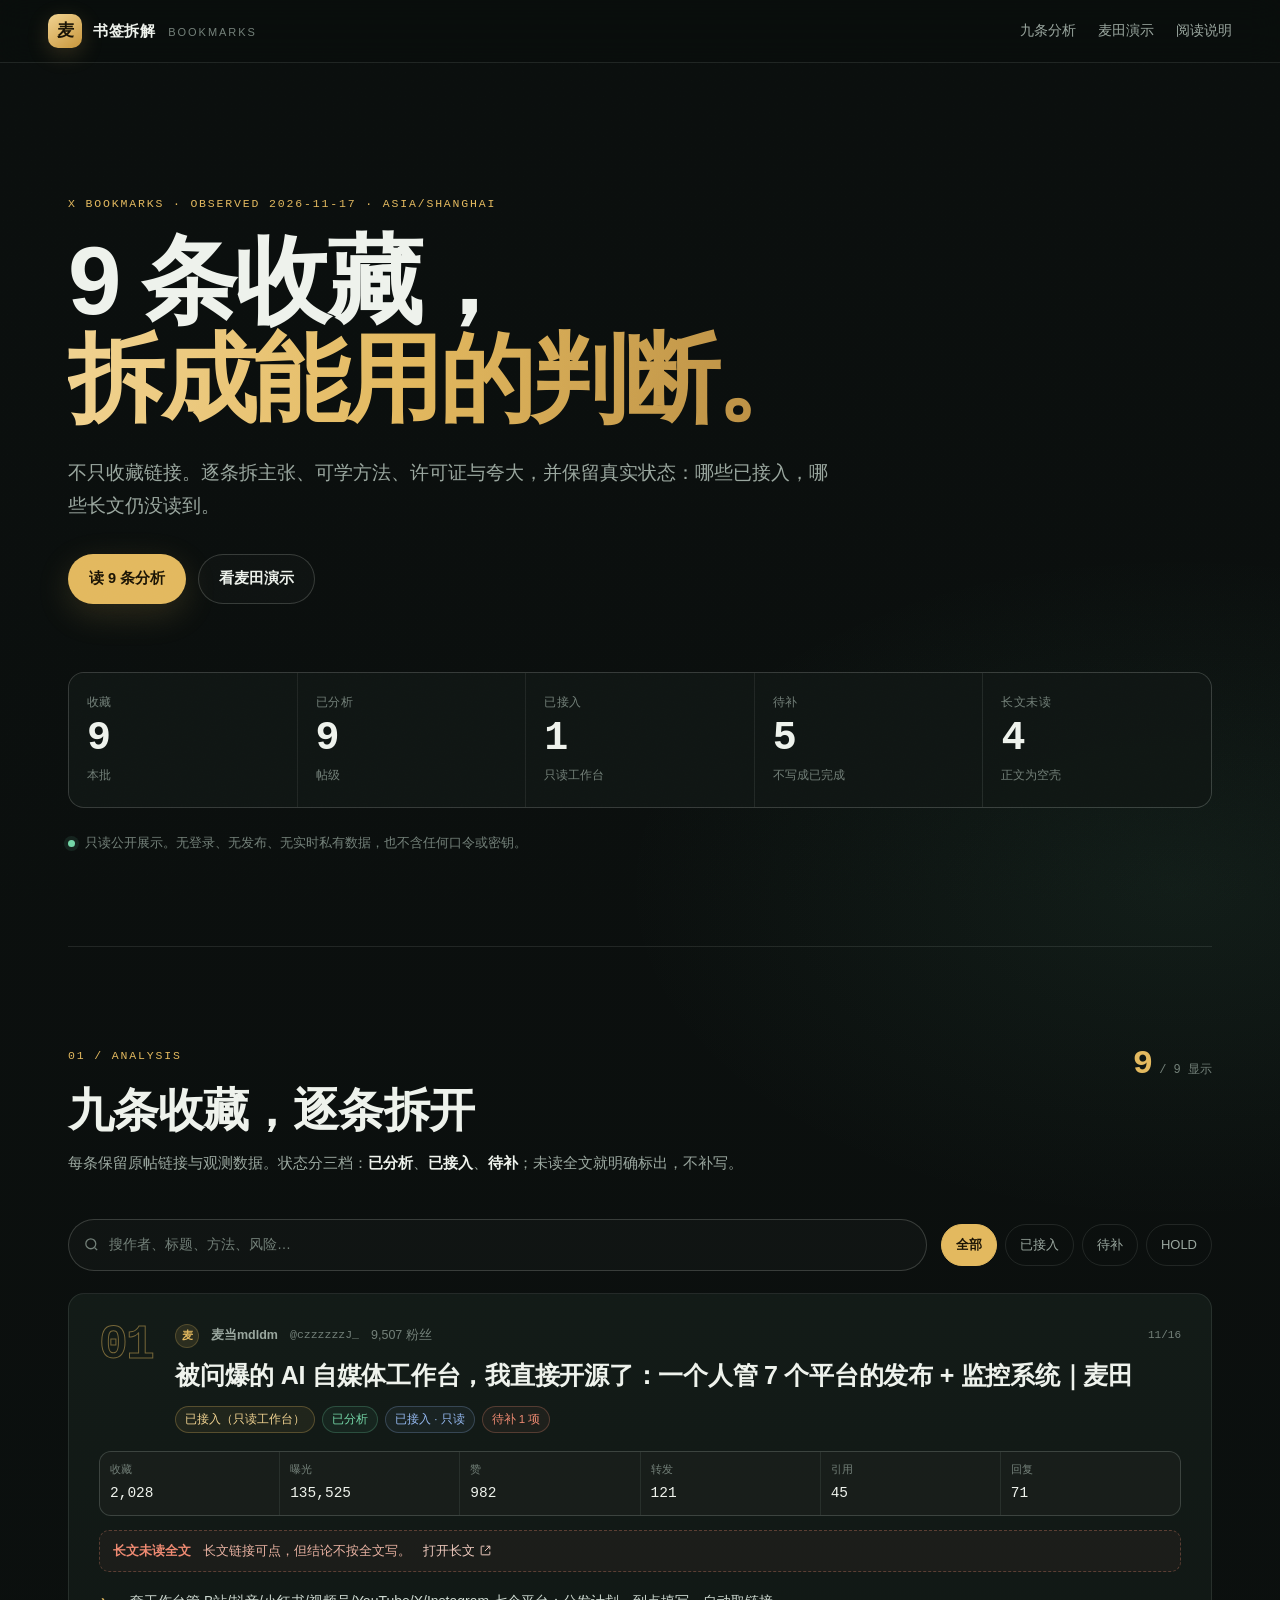
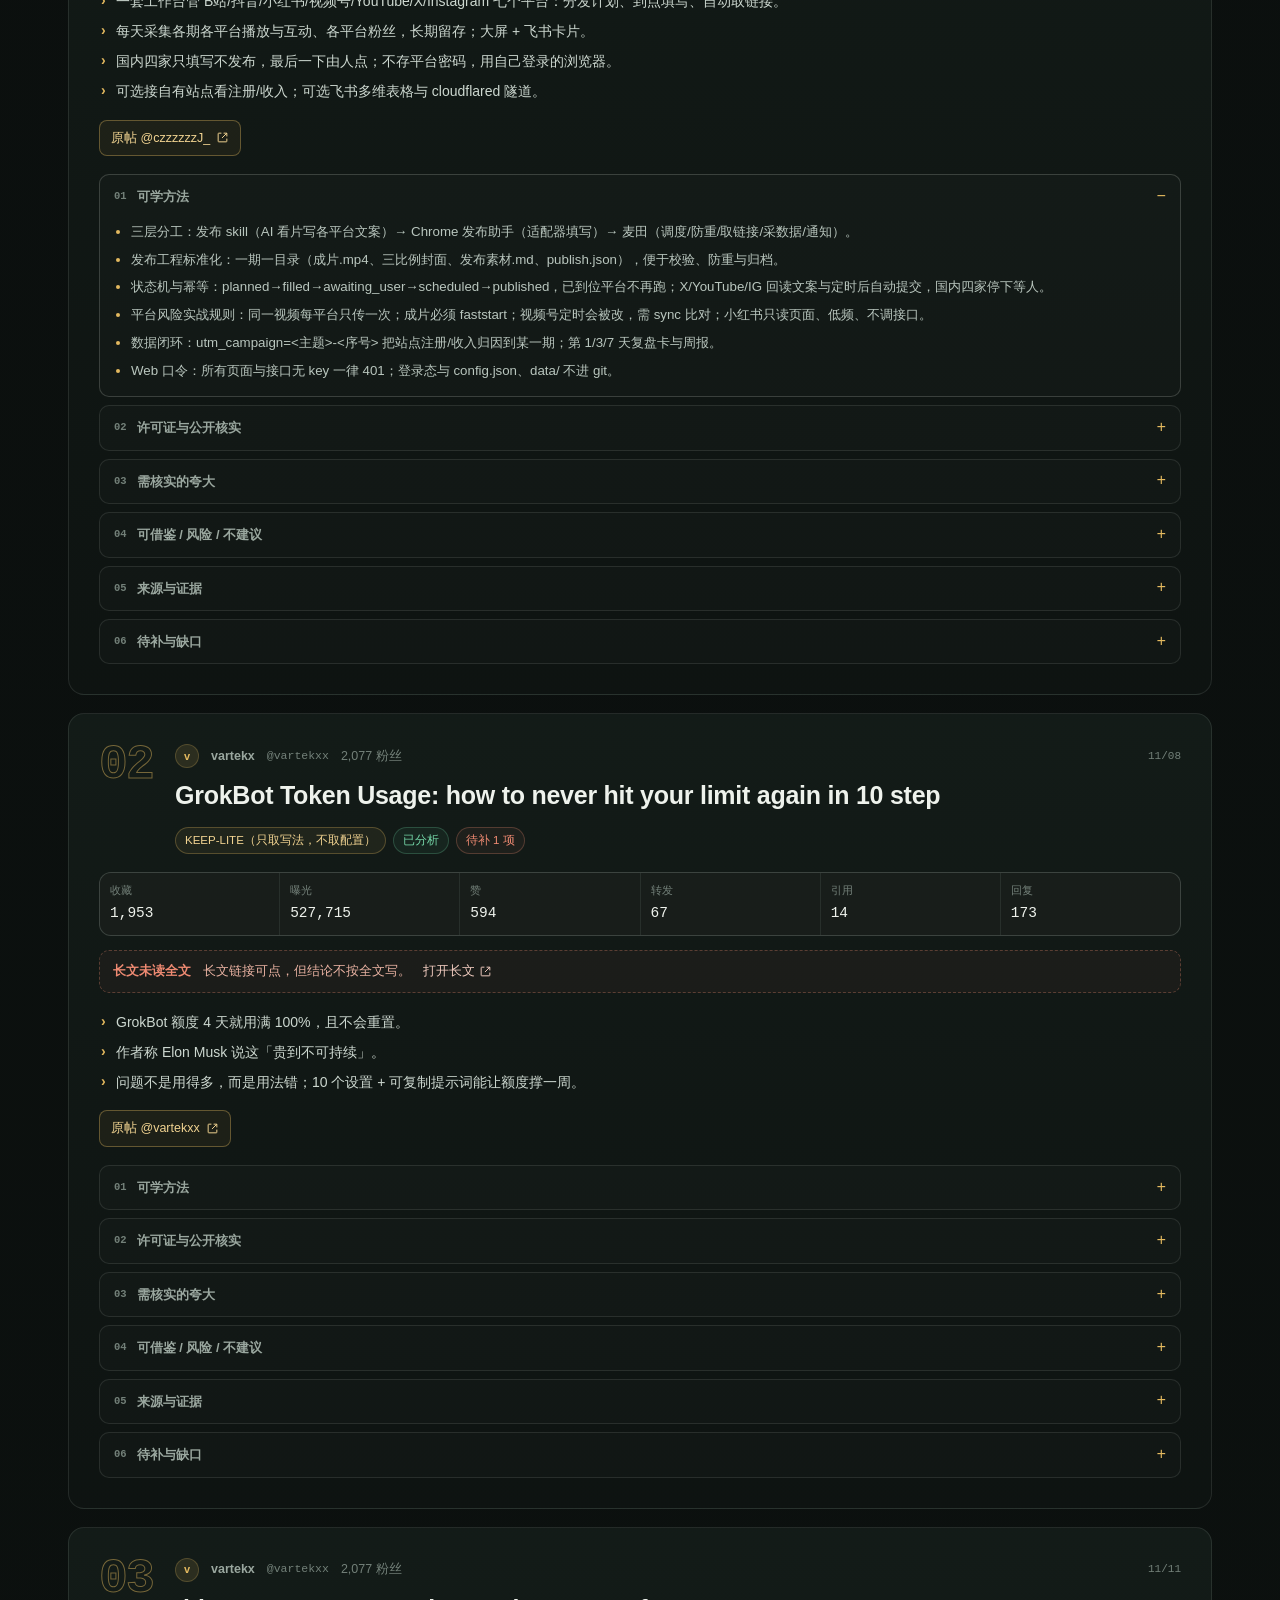
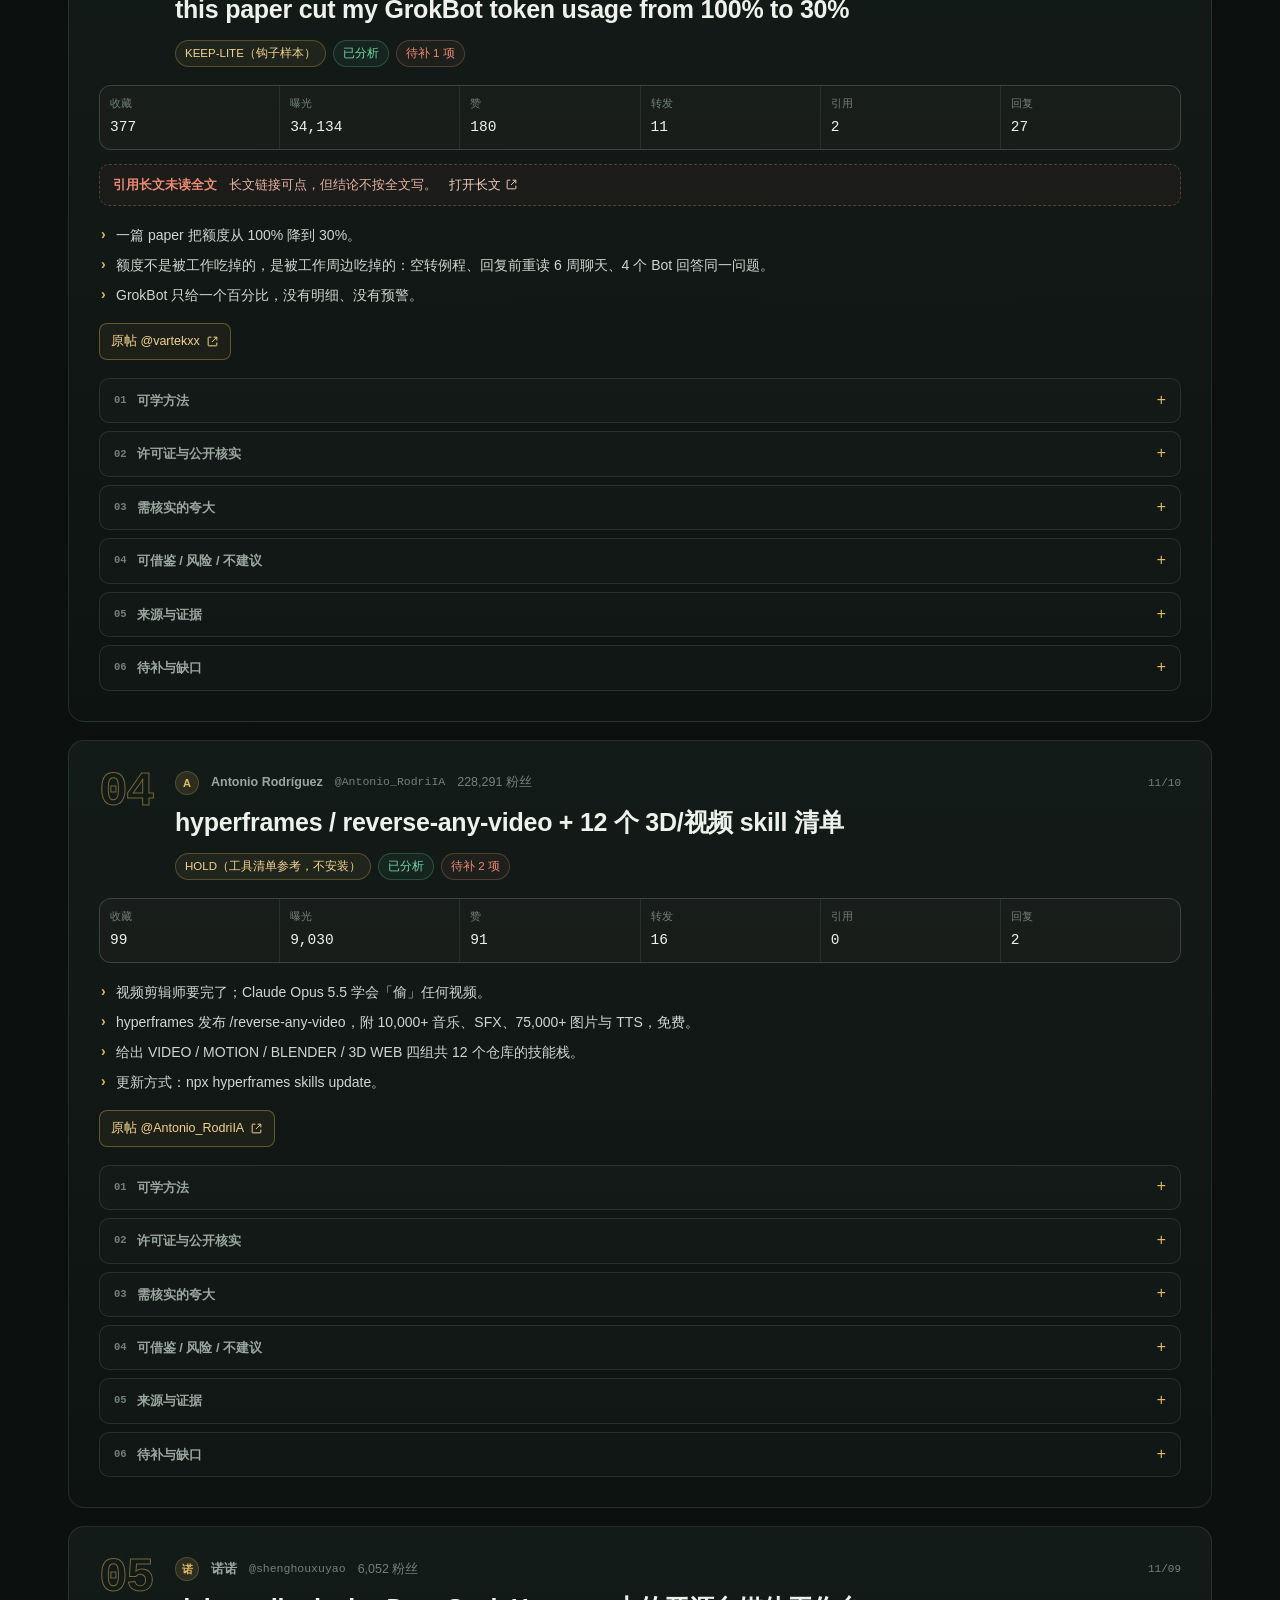
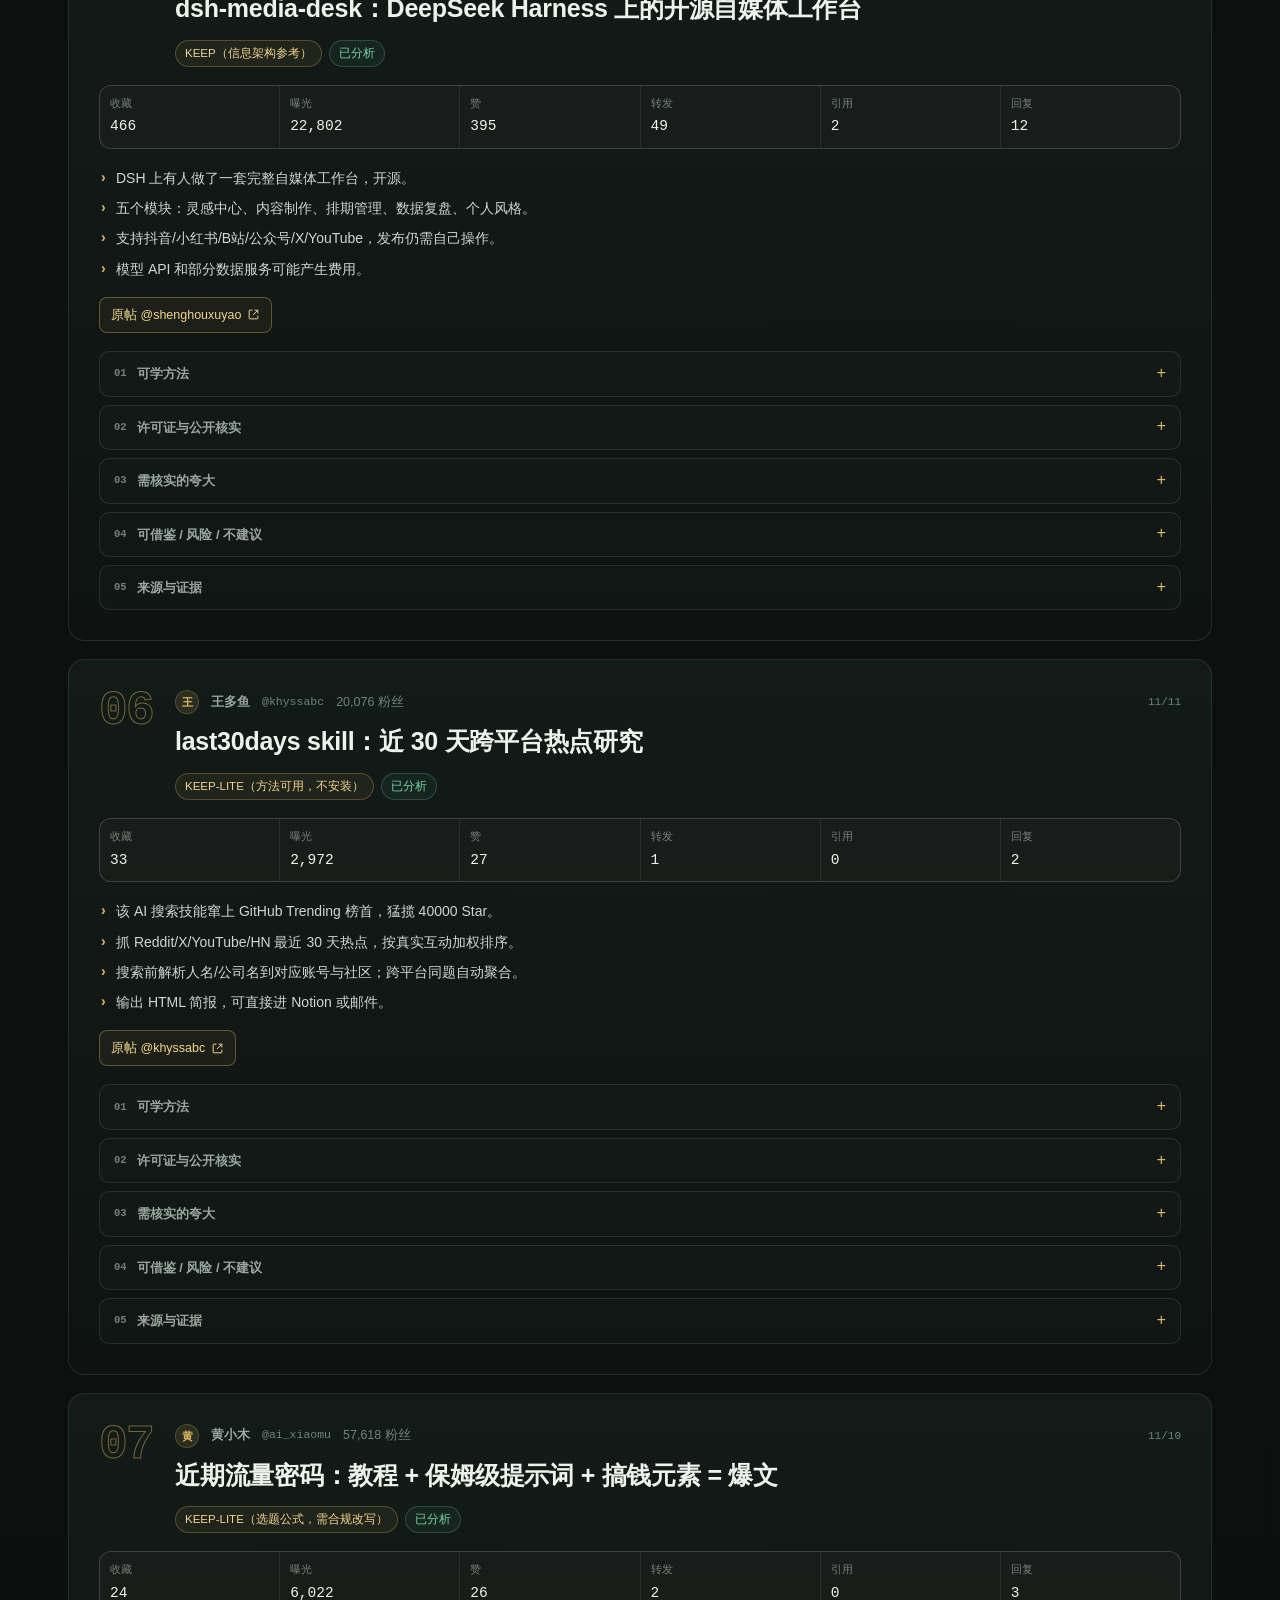
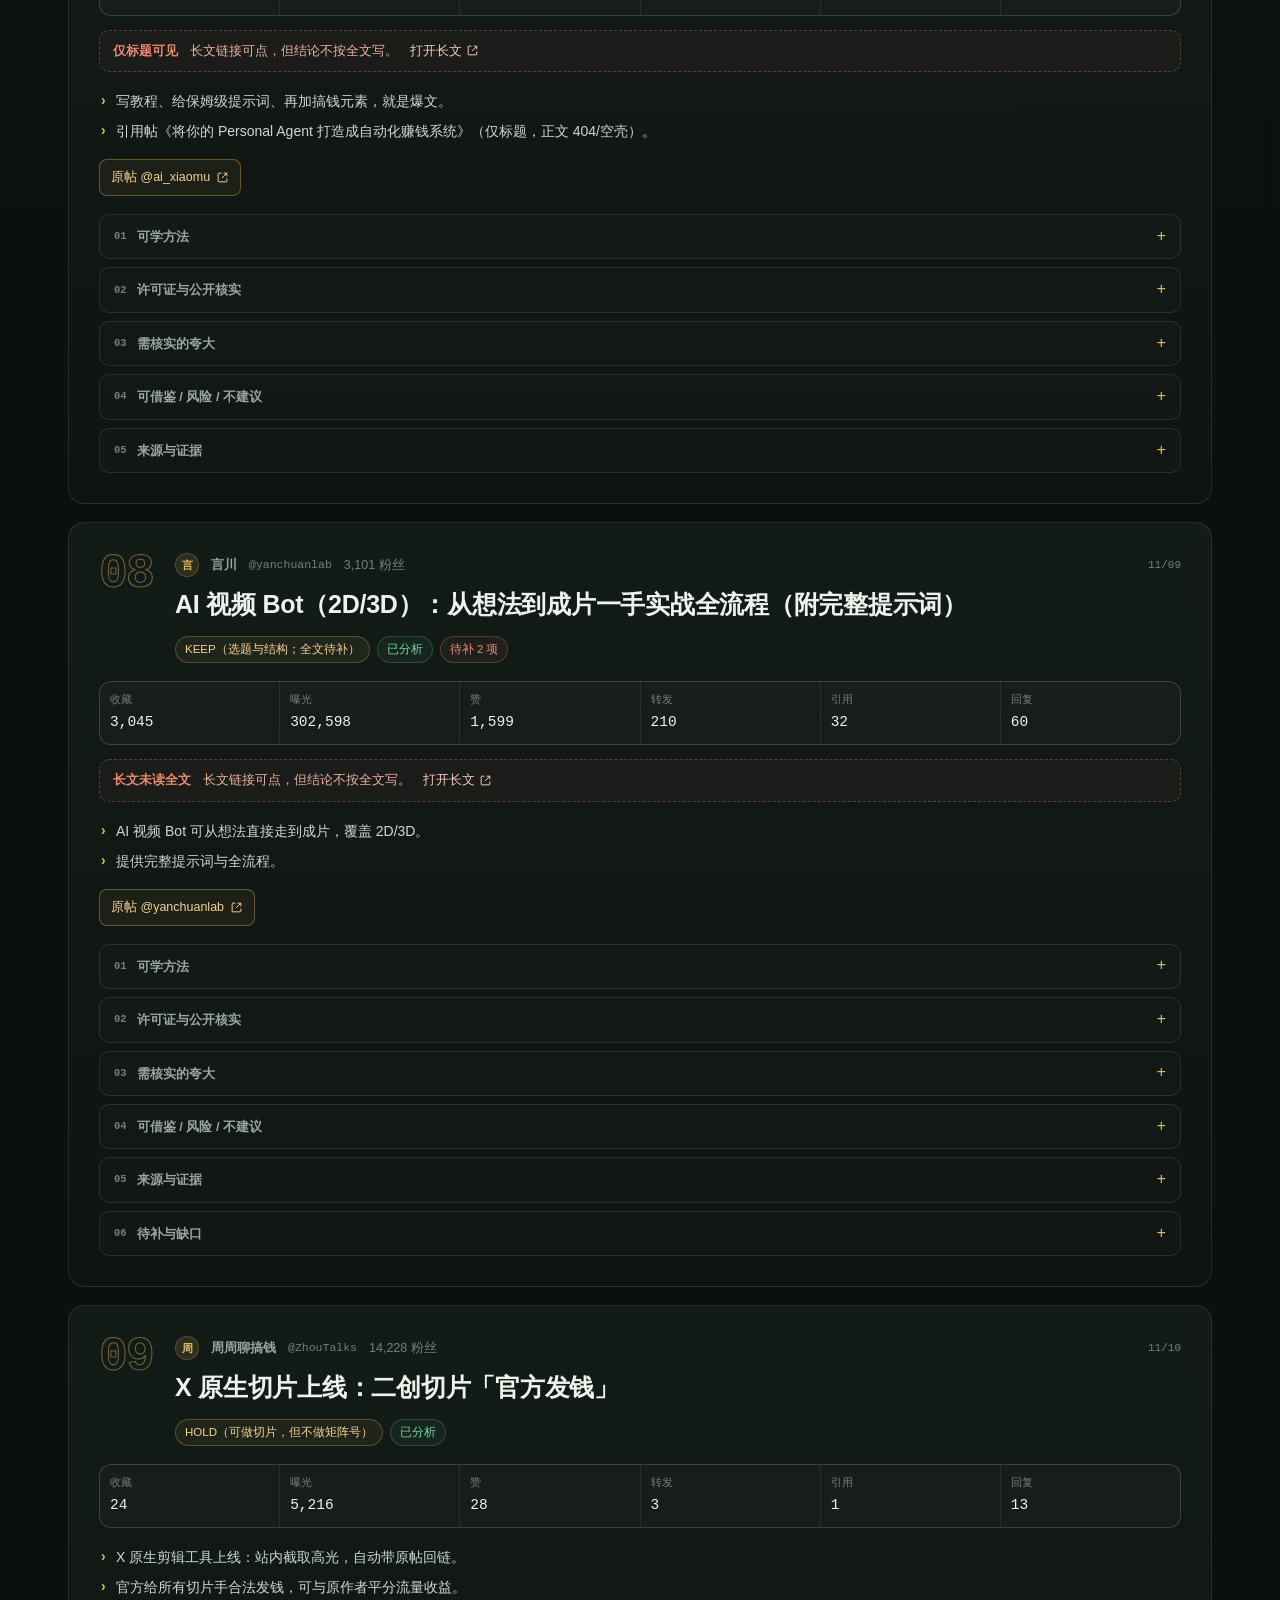
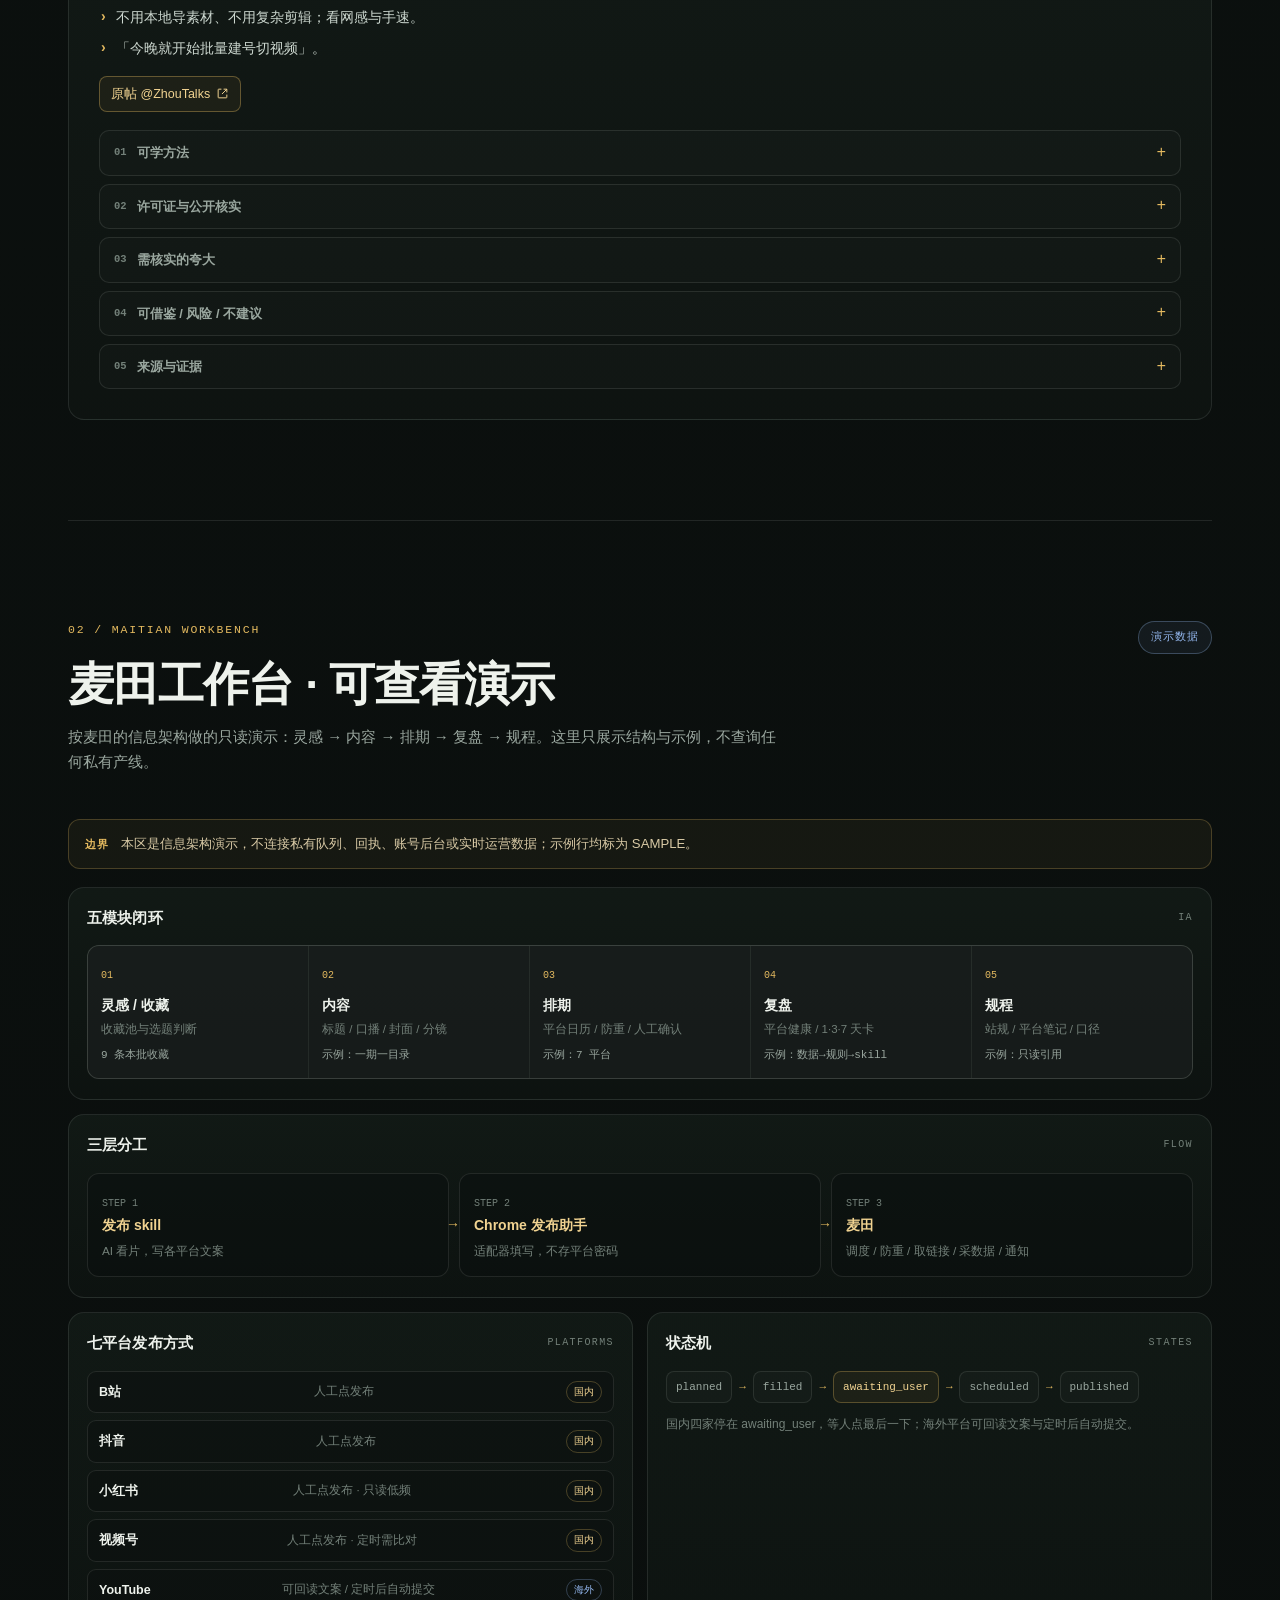
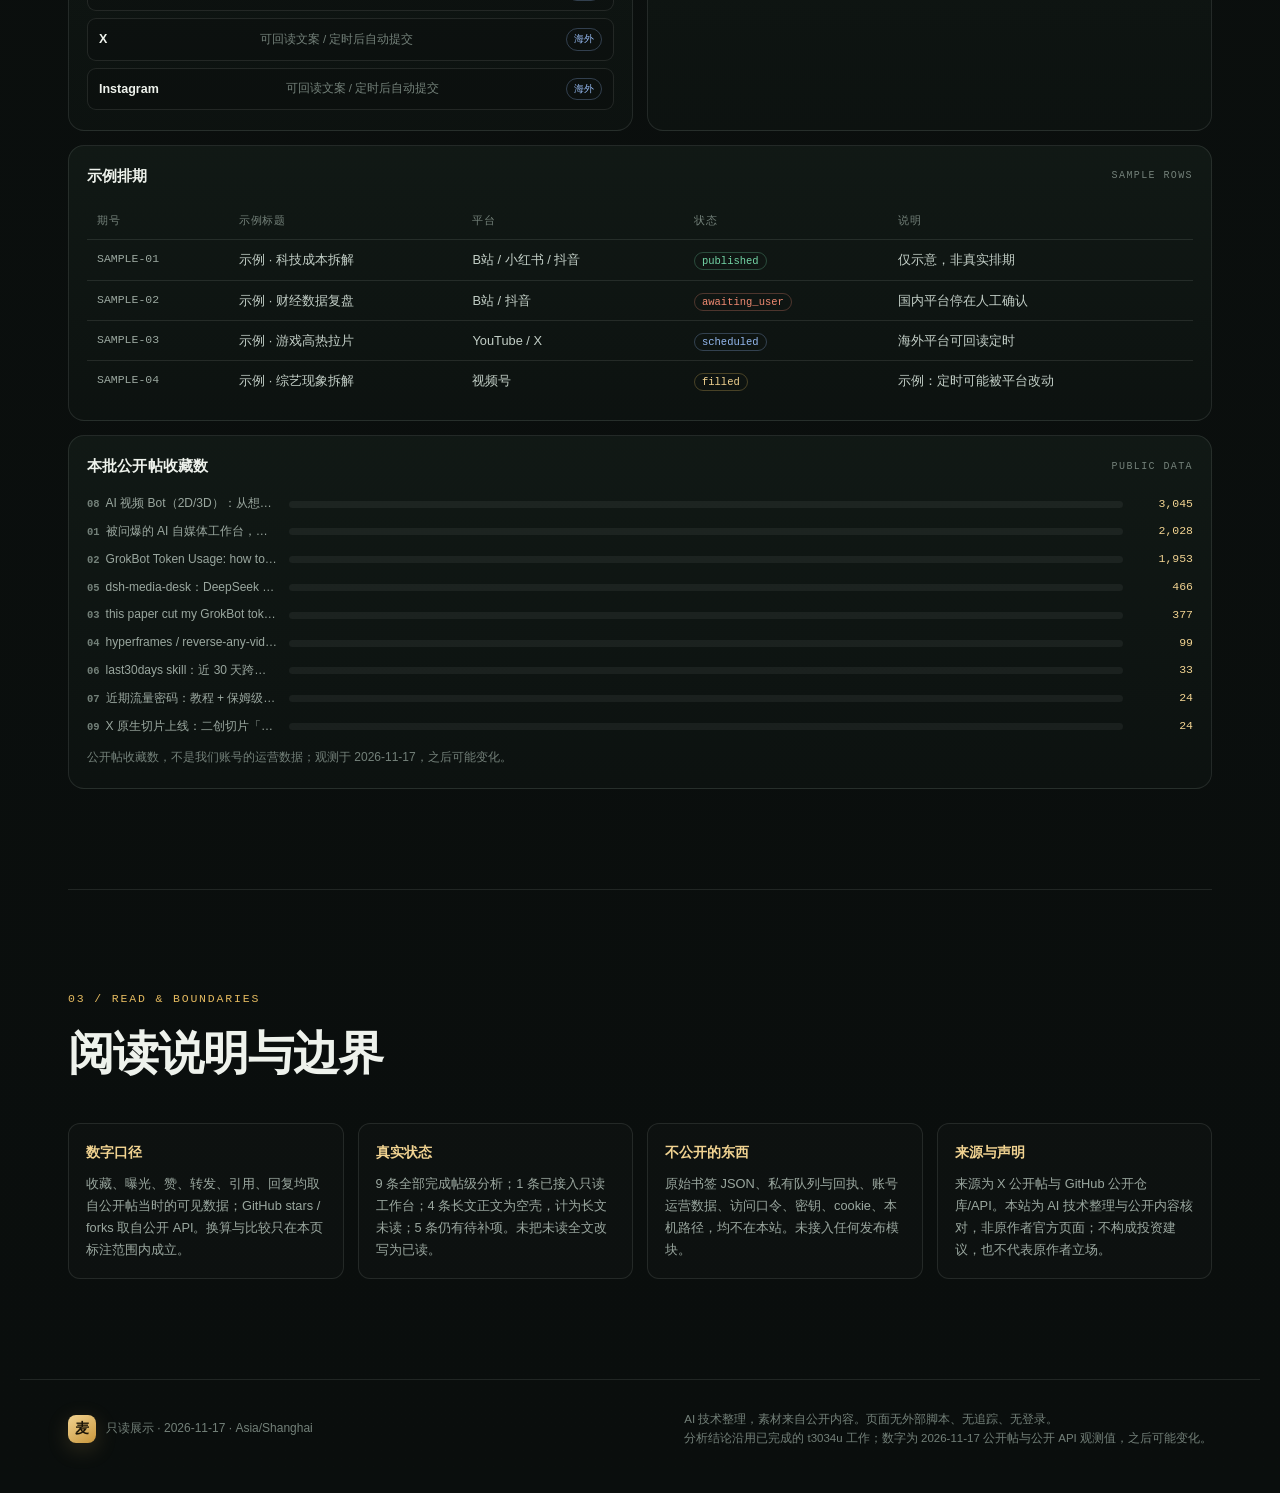
==== commit 16df4179: "Clarify provenance and observation time in footer" ====
--- a/index.html
+++ b/index.html
@@ -165,7 +165,7 @@
       <span class="brand-mark small" aria-hidden="true">麦</span>
       <p>只读展示 · 2026-11-17 · Asia/Shanghai</p>
     </div>
-    <p class="footer-note">AI 技术整理，素材来自公开内容。页面无外部脚本、无追踪、无登录。</p>
+    <p class="footer-note">AI 技术整理，素材来自公开内容。页面无外部脚本、无追踪、无登录。<br>分析结论沿用已完成的 t3034u 工作；数字为 2026-11-17 公开帖与公开 API 观测值，之后可能变化。</p>
   </footer>
 
   <script src="data.js"></script>
